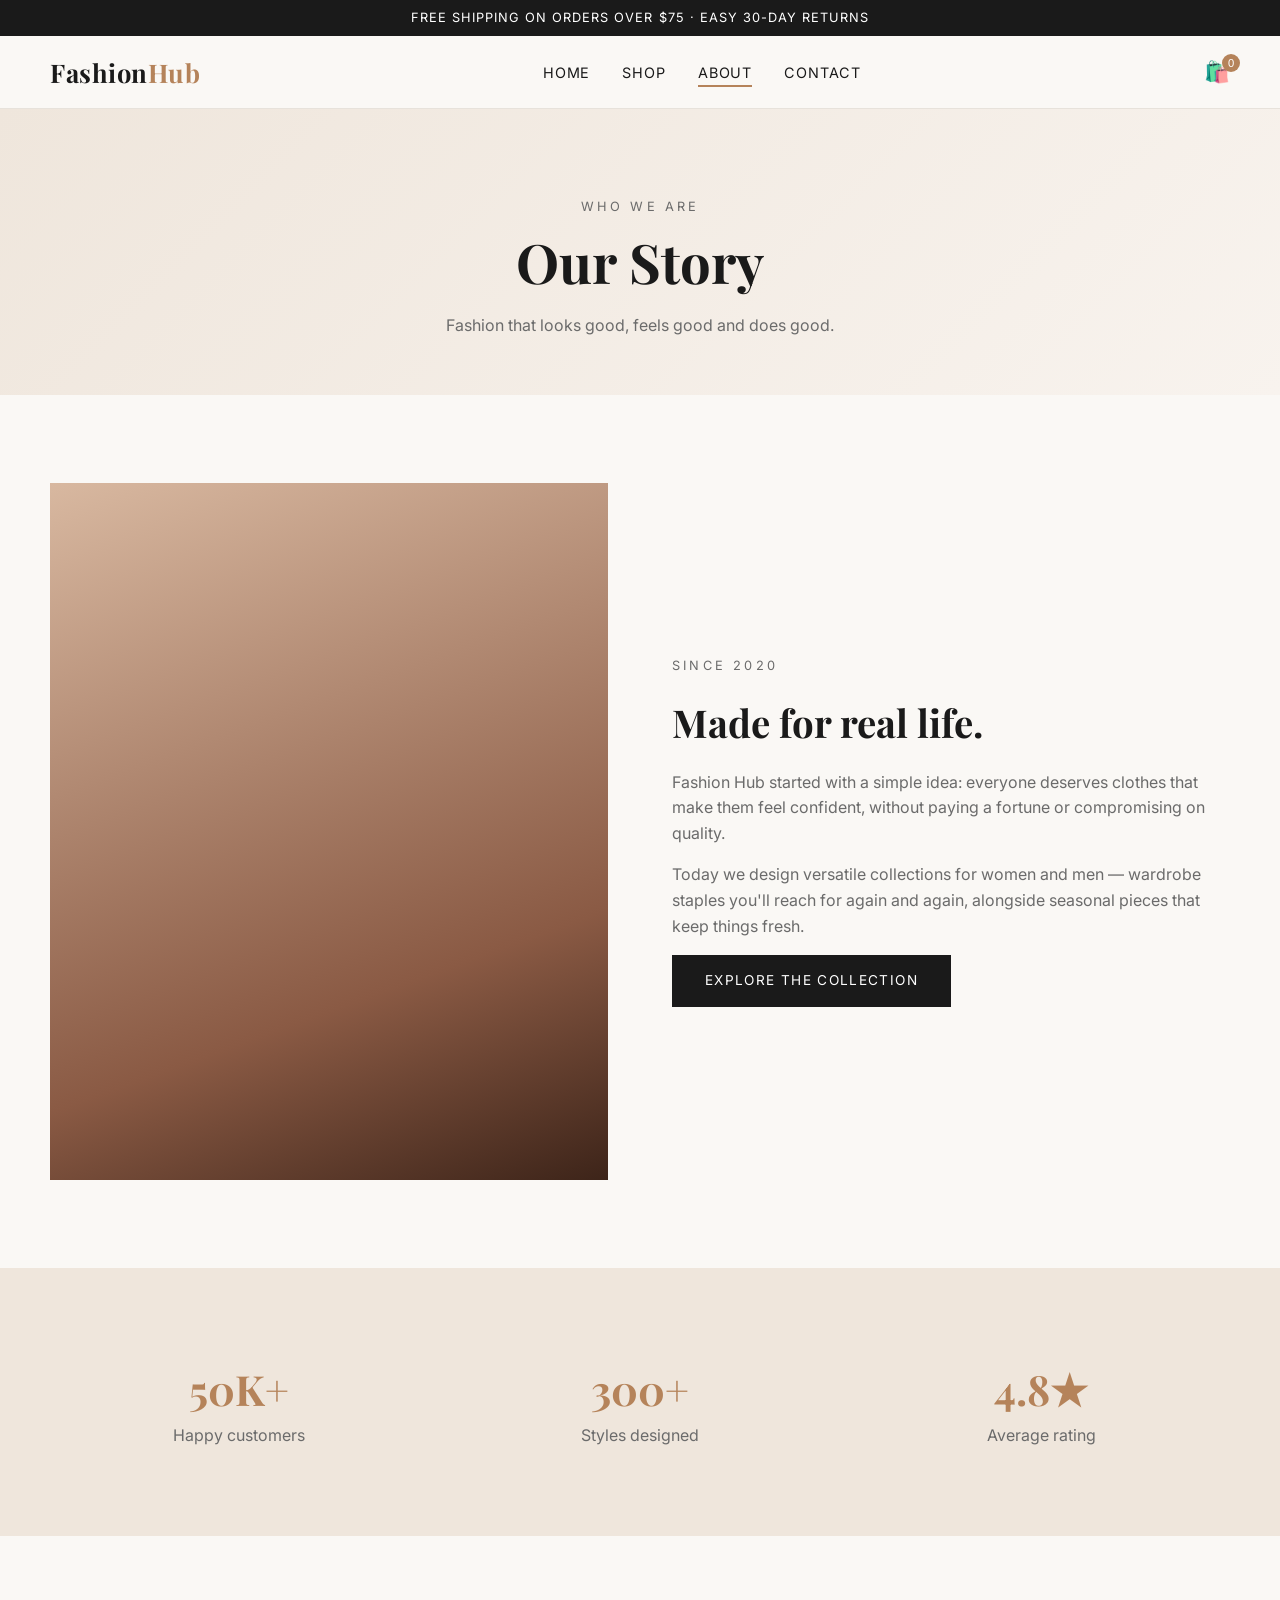
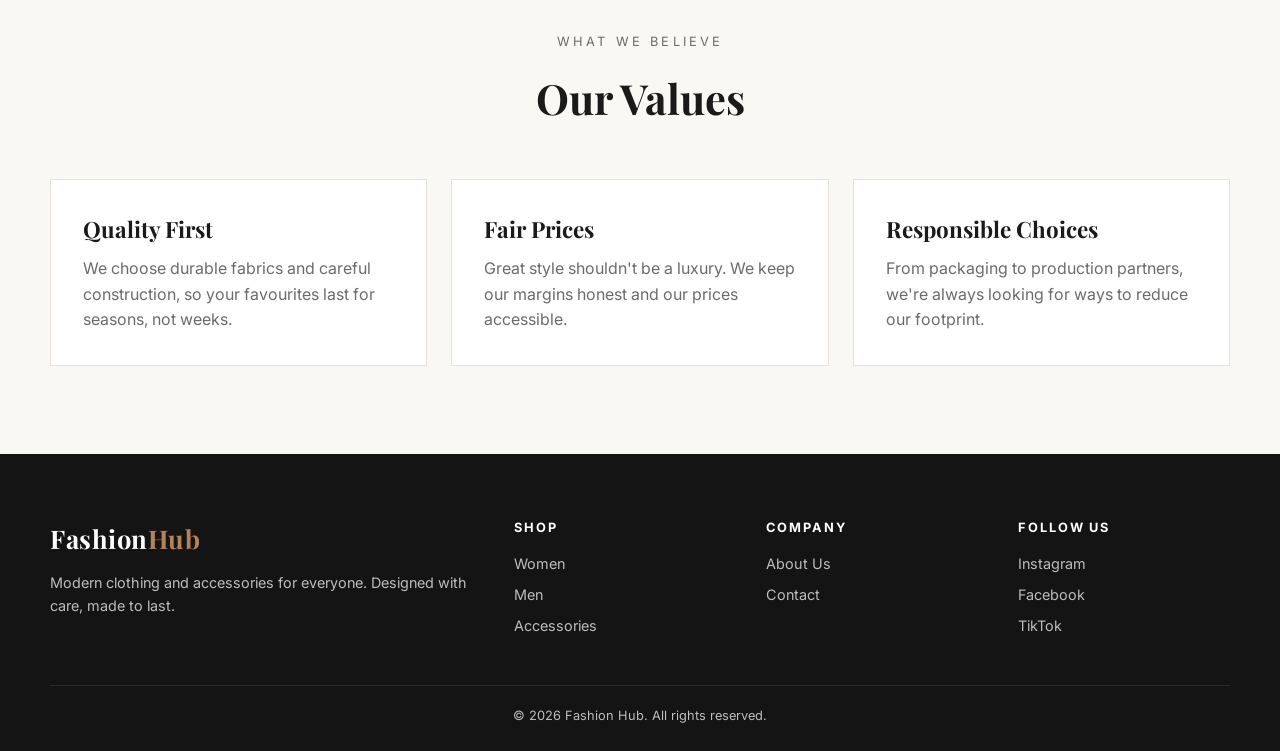
==== public/about.html @ 2c3ab0ca "Build Fashion Hub storefront site Add Home, Shop, About and Contact pages with shared styles and a p" ====
<!doctype html>
<html lang="en">
<head>
  <meta charset="utf-8">
  <meta name="viewport" content="width=device-width, initial-scale=1">
  <title>About Us | Fashion Hub</title>
  <meta name="description" content="The story and values behind Fashion Hub.">
  <link rel="preconnect" href="https://fonts.googleapis.com">
  <link rel="preconnect" href="https://fonts.gstatic.com" crossorigin>
  <link href="https://fonts.googleapis.com/css2?family=Inter:wght@400;500;600&family=Playfair+Display:wght@600;700&display=swap" rel="stylesheet">
  <link rel="stylesheet" href="styles.css">
</head>
<body>
  <div class="announce">FREE SHIPPING ON ORDERS OVER $75 · EASY 30-DAY RETURNS</div>

  <header class="site-header">
    <nav class="nav container">
      <a href="index.html" class="logo">Fashion<span>Hub</span></a>
      <ul class="nav-links">
        <li><a href="index.html">Home</a></li>
        <li><a href="shop.html">Shop</a></li>
        <li><a href="about.html" class="active">About</a></li>
        <li><a href="contact.html">Contact</a></li>
      </ul>
      <div class="nav-actions">
        <button class="cart-btn" aria-label="Shopping bag">🛍️<span class="cart-count">0</span></button>
        <button class="menu-toggle" aria-label="Open menu">☰</button>
      </div>
    </nav>
  </header>

  <main>
    <section class="page-hero">
      <div class="container">
        <p class="eyebrow">Who We Are</p>
        <h1>Our Story</h1>
        <p>Fashion that looks good, feels good and does good.</p>
      </div>
    </section>

    <section>
      <div class="container split">
        <div class="split-visual" aria-hidden="true"></div>
        <div>
          <p class="eyebrow">Since 2020</p>
          <h2>Made for real life.</h2>
          <p>Fashion Hub started with a simple idea: everyone deserves clothes that make them feel confident, without paying a fortune or compromising on quality.</p>
          <p>Today we design versatile collections for women and men — wardrobe staples you'll reach for again and again, alongside seasonal pieces that keep things fresh.</p>
          <a href="shop.html" class="btn">Explore the Collection</a>
        </div>
      </div>
    </section>

    <section style="background:#efe6dc">
      <div class="container stats">
        <div class="stat"><strong>50K+</strong><span>Happy customers</span></div>
        <div class="stat"><strong>300+</strong><span>Styles designed</span></div>
        <div class="stat"><strong>4.8★</strong><span>Average rating</span></div>
      </div>
    </section>

    <section>
      <div class="container">
        <div class="section-head">
          <p class="eyebrow">What We Believe</p>
          <h2>Our Values</h2>
        </div>
        <div class="values">
          <div class="value"><h3>Quality First</h3><p>We choose durable fabrics and careful construction, so your favourites last for seasons, not weeks.</p></div>
          <div class="value"><h3>Fair Prices</h3><p>Great style shouldn't be a luxury. We keep our margins honest and our prices accessible.</p></div>
          <div class="value"><h3>Responsible Choices</h3><p>From packaging to production partners, we're always looking for ways to reduce our footprint.</p></div>
        </div>
      </div>
    </section>
  </main>

  <footer class="site-footer">
    <div class="container">
      <div class="footer-grid">
        <div>
          <a href="index.html" class="logo">Fashion<span>Hub</span></a>
          <p>Modern clothing and accessories for everyone. Designed with care, made to last.</p>
        </div>
        <div>
          <h4>Shop</h4>
          <ul>
            <li><a href="shop.html?cat=women">Women</a></li>
            <li><a href="shop.html?cat=men">Men</a></li>
            <li><a href="shop.html?cat=accessories">Accessories</a></li>
          </ul>
        </div>
        <div>
          <h4>Company</h4>
          <ul>
            <li><a href="about.html">About Us</a></li>
            <li><a href="contact.html">Contact</a></li>
          </ul>
        </div>
        <div>
          <h4>Follow Us</h4>
          <ul>
            <li><a href="#">Instagram</a></li>
            <li><a href="#">Facebook</a></li>
            <li><a href="#">TikTok</a></li>
          </ul>
        </div>
      </div>
      <div class="footer-bottom">© <span id="year"></span> Fashion Hub. All rights reserved.</div>
    </div>
  </footer>

  <script src="script.js"></script>
</body>
</html>
---- public/styles.css ----
:root {
  --ink: #1a1a1a;
  --muted: #6b6b6b;
  --paper: #faf8f5;
  --card: #ffffff;
  --line: #e7e2db;
  --accent: #b5835a;
  --accent-dark: #8f6341;
  --serif: "Playfair Display", Georgia, serif;
  --sans: "Inter", system-ui, -apple-system, sans-serif;
}

* { box-sizing: border-box; margin: 0; padding: 0; }

body {
  font-family: var(--sans);
  color: var(--ink);
  background: var(--paper);
  line-height: 1.6;
}

img { max-width: 100%; display: block; }
a { color: inherit; text-decoration: none; }

.container { width: min(1180px, 100% - 32px); margin-inline: auto; }

/* Announcement bar */
.announce {
  background: var(--ink);
  color: #fff;
  text-align: center;
  font-size: 0.8rem;
  letter-spacing: 0.08em;
  padding: 8px 16px;
}

/* Header */
.site-header {
  position: sticky;
  top: 0;
  z-index: 50;
  background: rgba(250, 248, 245, 0.95);
  backdrop-filter: blur(8px);
  border-bottom: 1px solid var(--line);
}
.nav {
  display: flex;
  align-items: center;
  justify-content: space-between;
  height: 72px;
}
.logo {
  font-family: var(--serif);
  font-size: 1.6rem;
  font-weight: 700;
  letter-spacing: 0.02em;
}
.logo span { color: var(--accent); }
.nav-links { display: flex; gap: 32px; list-style: none; }
.nav-links a {
  font-size: 0.9rem;
  letter-spacing: 0.06em;
  text-transform: uppercase;
  padding: 4px 0;
  border-bottom: 2px solid transparent;
  transition: border-color 0.2s;
}
.nav-links a:hover, .nav-links a.active { border-color: var(--accent); }
.nav-actions { display: flex; align-items: center; gap: 16px; }
.cart-btn {
  position: relative;
  background: none;
  border: none;
  cursor: pointer;
  font-size: 1.3rem;
}
.cart-count {
  position: absolute;
  top: -6px;
  right: -10px;
  background: var(--accent);
  color: #fff;
  font-size: 0.7rem;
  border-radius: 999px;
  min-width: 18px;
  height: 18px;
  display: grid;
  place-items: center;
}
.menu-toggle {
  display: none;
  background: none;
  border: none;
  font-size: 1.6rem;
  cursor: pointer;
}

/* Buttons */
.btn {
  display: inline-block;
  padding: 14px 32px;
  font-size: 0.85rem;
  letter-spacing: 0.1em;
  text-transform: uppercase;
  border: 1px solid var(--ink);
  background: var(--ink);
  color: #fff;
  cursor: pointer;
  transition: background 0.2s, color 0.2s;
}
.btn:hover { background: transparent; color: var(--ink); }
.btn-outline { background: transparent; color: var(--ink); }
.btn-outline:hover { background: var(--ink); color: #fff; }
.btn-light { background: #fff; color: var(--ink); border-color: #fff; }
.btn-light:hover { background: transparent; color: #fff; }

/* Hero */
.hero {
  min-height: 82vh;
  display: grid;
  align-items: center;
  background:
    linear-gradient(90deg, rgba(20, 16, 12, 0.75), rgba(20, 16, 12, 0.15)),
    linear-gradient(135deg, #c9a27e 0%, #7a5236 45%, #2b1f17 100%);
  color: #fff;
}
.hero-content { max-width: 560px; padding: 80px 0; }
.eyebrow {
  font-size: 0.8rem;
  letter-spacing: 0.25em;
  text-transform: uppercase;
  color: var(--accent);
  margin-bottom: 12px;
}
.hero .eyebrow { color: #f1d4b8; }
.hero h1 {
  font-family: var(--serif);
  font-size: clamp(2.6rem, 6vw, 4.5rem);
  line-height: 1.1;
  margin-bottom: 20px;
}
.hero p { font-size: 1.1rem; margin-bottom: 32px; opacity: 0.9; }
.hero-buttons { display: flex; gap: 16px; flex-wrap: wrap; }

/* Page header (inner pages) */
.page-hero {
  padding: 80px 0 56px;
  text-align: center;
  background: linear-gradient(135deg, #efe6dc, #f8f3ee);
}
.page-hero h1 {
  font-family: var(--serif);
  font-size: clamp(2.2rem, 5vw, 3.4rem);
}
.page-hero p { color: var(--muted); max-width: 560px; margin: 8px auto 0; }

/* Sections */
section { padding: 88px 0; }
.section-head { text-align: center; margin-bottom: 48px; }
.section-head h2 {
  font-family: var(--serif);
  font-size: clamp(1.9rem, 4vw, 2.6rem);
}
.section-head p { color: var(--muted); margin-top: 8px; }

/* Categories */
.categories {
  display: grid;
  grid-template-columns: repeat(3, 1fr);
  gap: 24px;
}
.category {
  position: relative;
  aspect-ratio: 3 / 4;
  display: flex;
  align-items: flex-end;
  padding: 28px;
  color: #fff;
  overflow: hidden;
}
.category::before {
  content: "";
  position: absolute;
  inset: 0;
  background: inherit;
  transition: transform 0.5s;
}
.category:hover::before { transform: scale(1.06); }
.category > div { position: relative; }
.category h3 { font-family: var(--serif); font-size: 1.8rem; }
.category span { font-size: 0.8rem; letter-spacing: 0.15em; text-transform: uppercase; }
.cat-women { background: linear-gradient(160deg, #d8b8a0, #8a5a44 70%, #3d2419); }
.cat-men { background: linear-gradient(160deg, #a7b3bd, #48596a 70%, #1c252e); }
.cat-acc { background: linear-gradient(160deg, #e0cf9f, #a3813f 70%, #4a3613); }

/* Products */
.filters {
  display: flex;
  justify-content: center;
  gap: 12px;
  flex-wrap: wrap;
  margin-bottom: 40px;
}
.filter-btn {
  padding: 8px 22px;
  border: 1px solid var(--line);
  background: var(--card);
  font-family: inherit;
  font-size: 0.85rem;
  letter-spacing: 0.05em;
  cursor: pointer;
  transition: all 0.2s;
}
.filter-btn:hover, .filter-btn.active {
  background: var(--ink);
  color: #fff;
  border-color: var(--ink);
}
.products {
  display: grid;
  grid-template-columns: repeat(4, 1fr);
  gap: 28px;
}
.product { background: var(--card); transition: box-shadow 0.3s; }
.product:hover { box-shadow: 0 12px 30px rgba(0, 0, 0, 0.08); }
.product-img {
  position: relative;
  aspect-ratio: 4 / 5;
  display: grid;
  place-items: center;
  font-size: 3.5rem;
}
.badge {
  position: absolute;
  top: 12px;
  left: 12px;
  background: var(--ink);
  color: #fff;
  font-size: 0.7rem;
  letter-spacing: 0.1em;
  text-transform: uppercase;
  padding: 4px 10px;
}
.badge.sale { background: #b3452f; }
.product-info { padding: 18px; }
.product-info .cat {
  font-size: 0.75rem;
  color: var(--muted);
  letter-spacing: 0.1em;
  text-transform: uppercase;
}
.product-info h3 { font-size: 1rem; font-weight: 500; margin: 4px 0 8px; }
.price { font-weight: 600; }
.price del { color: var(--muted); font-weight: 400; margin-left: 6px; }
.add-btn {
  width: 100%;
  margin-top: 14px;
  padding: 10px;
  background: transparent;
  border: 1px solid var(--ink);
  font-family: inherit;
  font-size: 0.8rem;
  letter-spacing: 0.1em;
  text-transform: uppercase;
  cursor: pointer;
  transition: all 0.2s;
}
.add-btn:hover { background: var(--ink); color: #fff; }
.add-btn.added { background: var(--accent); border-color: var(--accent); color: #fff; }

/* Promo banner */
.promo {
  background: var(--ink);
  color: #fff;
  text-align: center;
}
.promo h2 {
  font-family: var(--serif);
  font-size: clamp(2rem, 5vw, 3.2rem);
  margin-bottom: 12px;
}
.promo p { opacity: 0.8; margin-bottom: 28px; }

/* Features */
.features {
  display: grid;
  grid-template-columns: repeat(4, 1fr);
  gap: 24px;
  text-align: center;
}
.feature .icon { font-size: 2rem; margin-bottom: 10px; }
.feature h4 { font-size: 1rem; margin-bottom: 4px; }
.feature p { color: var(--muted); font-size: 0.9rem; }

/* Newsletter */
.newsletter { background: #efe6dc; text-align: center; }
.newsletter-form {
  display: flex;
  max-width: 480px;
  margin: 24px auto 0;
}
.newsletter-form input {
  flex: 1;
  padding: 14px 18px;
  border: 1px solid var(--line);
  font-family: inherit;
  font-size: 0.95rem;
  min-width: 0;
}
.form-note { margin-top: 12px; color: var(--accent-dark); min-height: 1.5em; }

/* About */
.split {
  display: grid;
  grid-template-columns: 1fr 1fr;
  gap: 64px;
  align-items: center;
}
.split-visual {
  aspect-ratio: 4 / 5;
  background: linear-gradient(160deg, #d8b8a0, #8a5a44 70%, #3d2419);
}
.split h2 { font-family: var(--serif); font-size: 2.4rem; margin-bottom: 16px; }
.split p { color: var(--muted); margin-bottom: 16px; }
.stats {
  display: grid;
  grid-template-columns: repeat(3, 1fr);
  gap: 24px;
  text-align: center;
}
.stat strong {
  display: block;
  font-family: var(--serif);
  font-size: 2.6rem;
  color: var(--accent);
}
.stat span { color: var(--muted); }
.values {
  display: grid;
  grid-template-columns: repeat(3, 1fr);
  gap: 24px;
}
.value { background: var(--card); padding: 32px; border: 1px solid var(--line); }
.value h3 { font-family: var(--serif); font-size: 1.4rem; margin-bottom: 8px; }
.value p { color: var(--muted); }

/* Contact */
.contact-grid {
  display: grid;
  grid-template-columns: 1fr 1.4fr;
  gap: 56px;
}
.contact-info h2 { font-family: var(--serif); font-size: 2rem; margin-bottom: 16px; }
.contact-item { margin-bottom: 22px; }
.contact-item h4 {
  font-size: 0.8rem;
  letter-spacing: 0.12em;
  text-transform: uppercase;
  color: var(--accent);
}
.contact-form { background: var(--card); padding: 40px; border: 1px solid var(--line); }
.form-row { display: grid; grid-template-columns: 1fr 1fr; gap: 16px; }
.field { margin-bottom: 18px; }
.field label { display: block; font-size: 0.85rem; margin-bottom: 6px; }
.field input, .field textarea, .field select {
  width: 100%;
  padding: 12px 14px;
  border: 1px solid var(--line);
  background: var(--paper);
  font-family: inherit;
  font-size: 0.95rem;
}
.field textarea { min-height: 140px; resize: vertical; }

/* Footer */
.site-footer { background: #141414; color: #bdbdbd; padding: 64px 0 24px; }
.footer-grid {
  display: grid;
  grid-template-columns: 2fr 1fr 1fr 1fr;
  gap: 40px;
  margin-bottom: 40px;
}
.site-footer .logo { color: #fff; }
.site-footer p { font-size: 0.9rem; margin-top: 12px; }
.site-footer h4 {
  color: #fff;
  font-size: 0.8rem;
  letter-spacing: 0.15em;
  text-transform: uppercase;
  margin-bottom: 14px;
}
.site-footer ul { list-style: none; }
.site-footer li { margin-bottom: 8px; font-size: 0.9rem; }
.site-footer a:hover { color: #fff; }
.footer-bottom {
  border-top: 1px solid #2a2a2a;
  padding-top: 20px;
  text-align: center;
  font-size: 0.8rem;
}

/* Toast */
.toast {
  position: fixed;
  bottom: 24px;
  left: 50%;
  transform: translate(-50%, 120px);
  background: var(--ink);
  color: #fff;
  padding: 14px 24px;
  font-size: 0.9rem;
  transition: transform 0.3s;
  z-index: 100;
}
.toast.show { transform: translate(-50%, 0); }

/* Responsive */
@media (max-width: 960px) {
  .products { grid-template-columns: repeat(2, 1fr); }
  .features { grid-template-columns: repeat(2, 1fr); }
  .footer-grid { grid-template-columns: 1fr 1fr; }
  .split, .contact-grid { grid-template-columns: 1fr; gap: 40px; }
  .values { grid-template-columns: 1fr; }
}

@media (max-width: 720px) {
  .menu-toggle { display: block; }
  .nav-links {
    display: none;
    position: absolute;
    top: 72px;
    left: 0;
    right: 0;
    flex-direction: column;
    gap: 0;
    background: var(--paper);
    border-bottom: 1px solid var(--line);
  }
  .nav-links.open { display: flex; }
  .nav-links li { border-top: 1px solid var(--line); }
  .nav-links a { display: block; padding: 16px; border: none; }
  .categories { grid-template-columns: 1fr; }
  .category { aspect-ratio: 16 / 10; }
  .form-row { grid-template-columns: 1fr; }
  .contact-form { padding: 24px; }
  section { padding: 64px 0; }
}

@media (max-width: 480px) {
  .products { gap: 14px; }
  .product-info { padding: 12px; }
  .stats { grid-template-columns: 1fr; }
  .footer-grid { grid-template-columns: 1fr; }
  .newsletter-form { flex-direction: column; gap: 10px; }
}
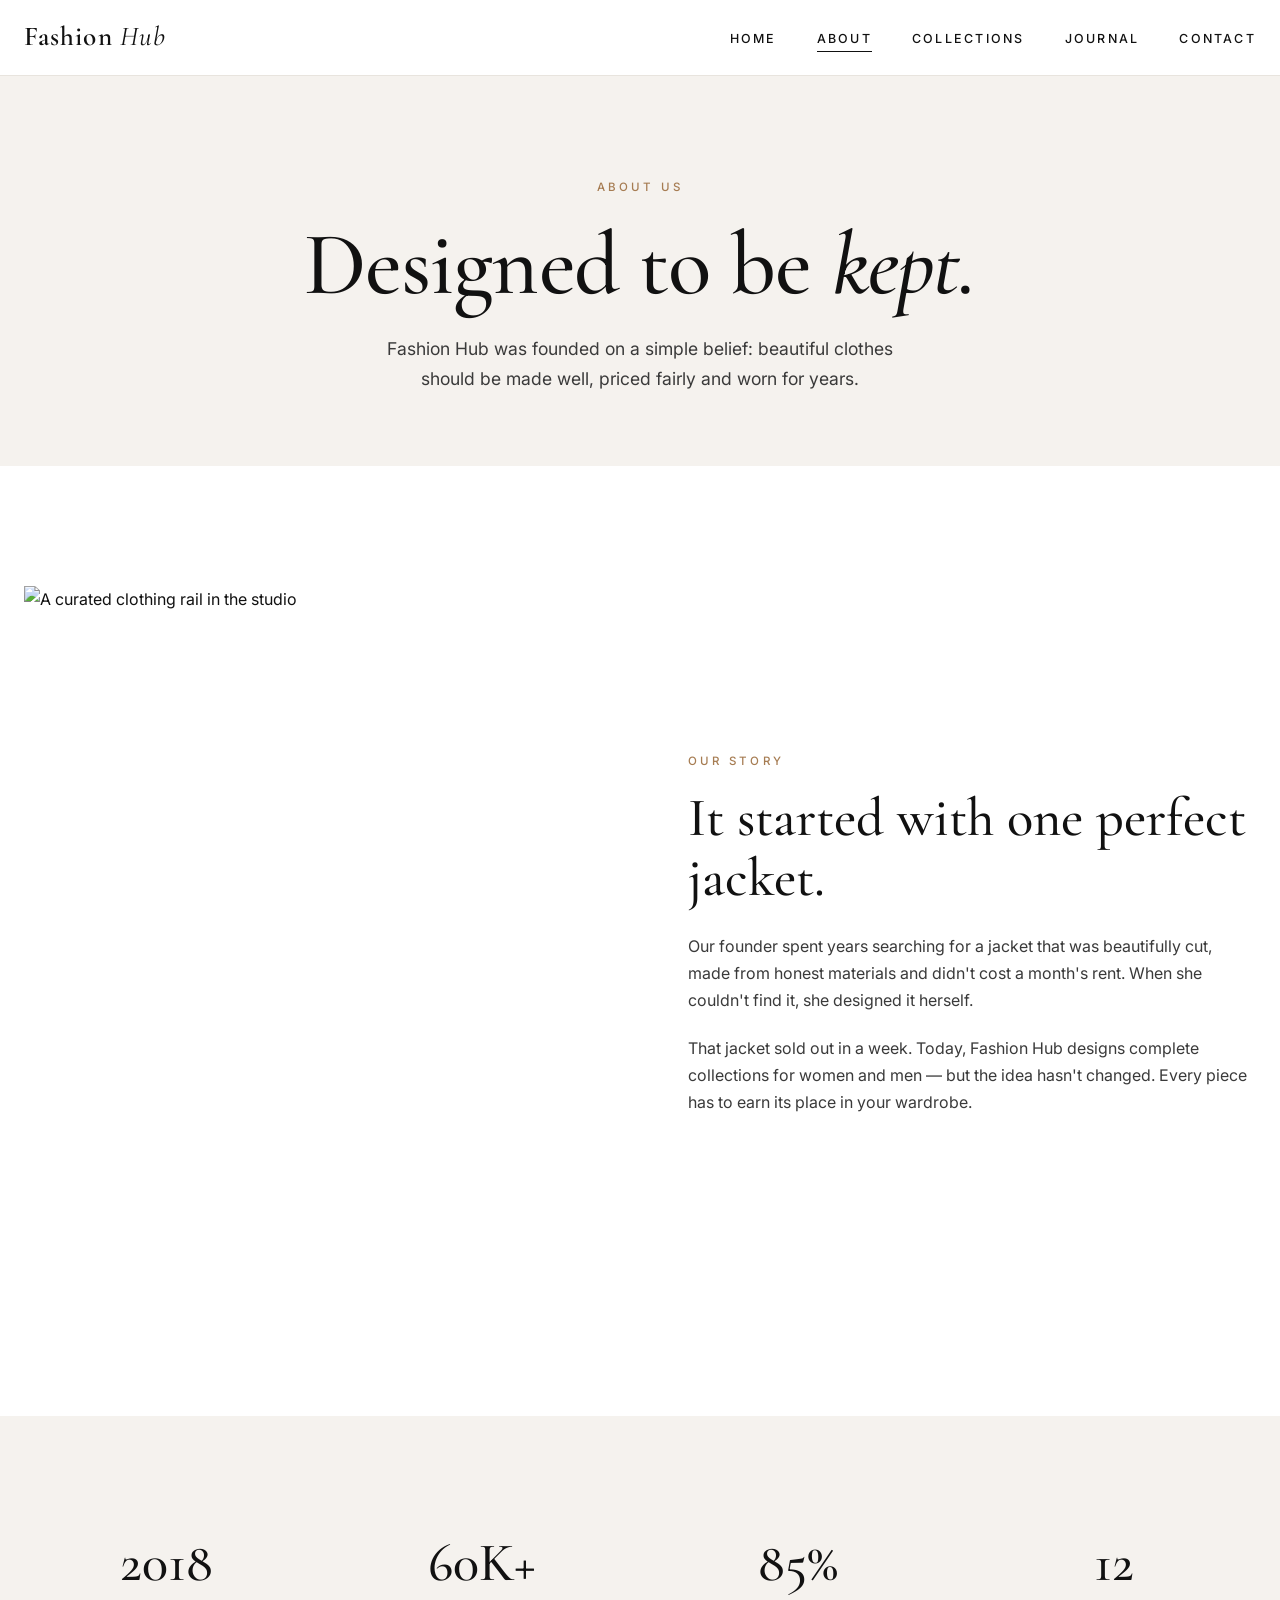
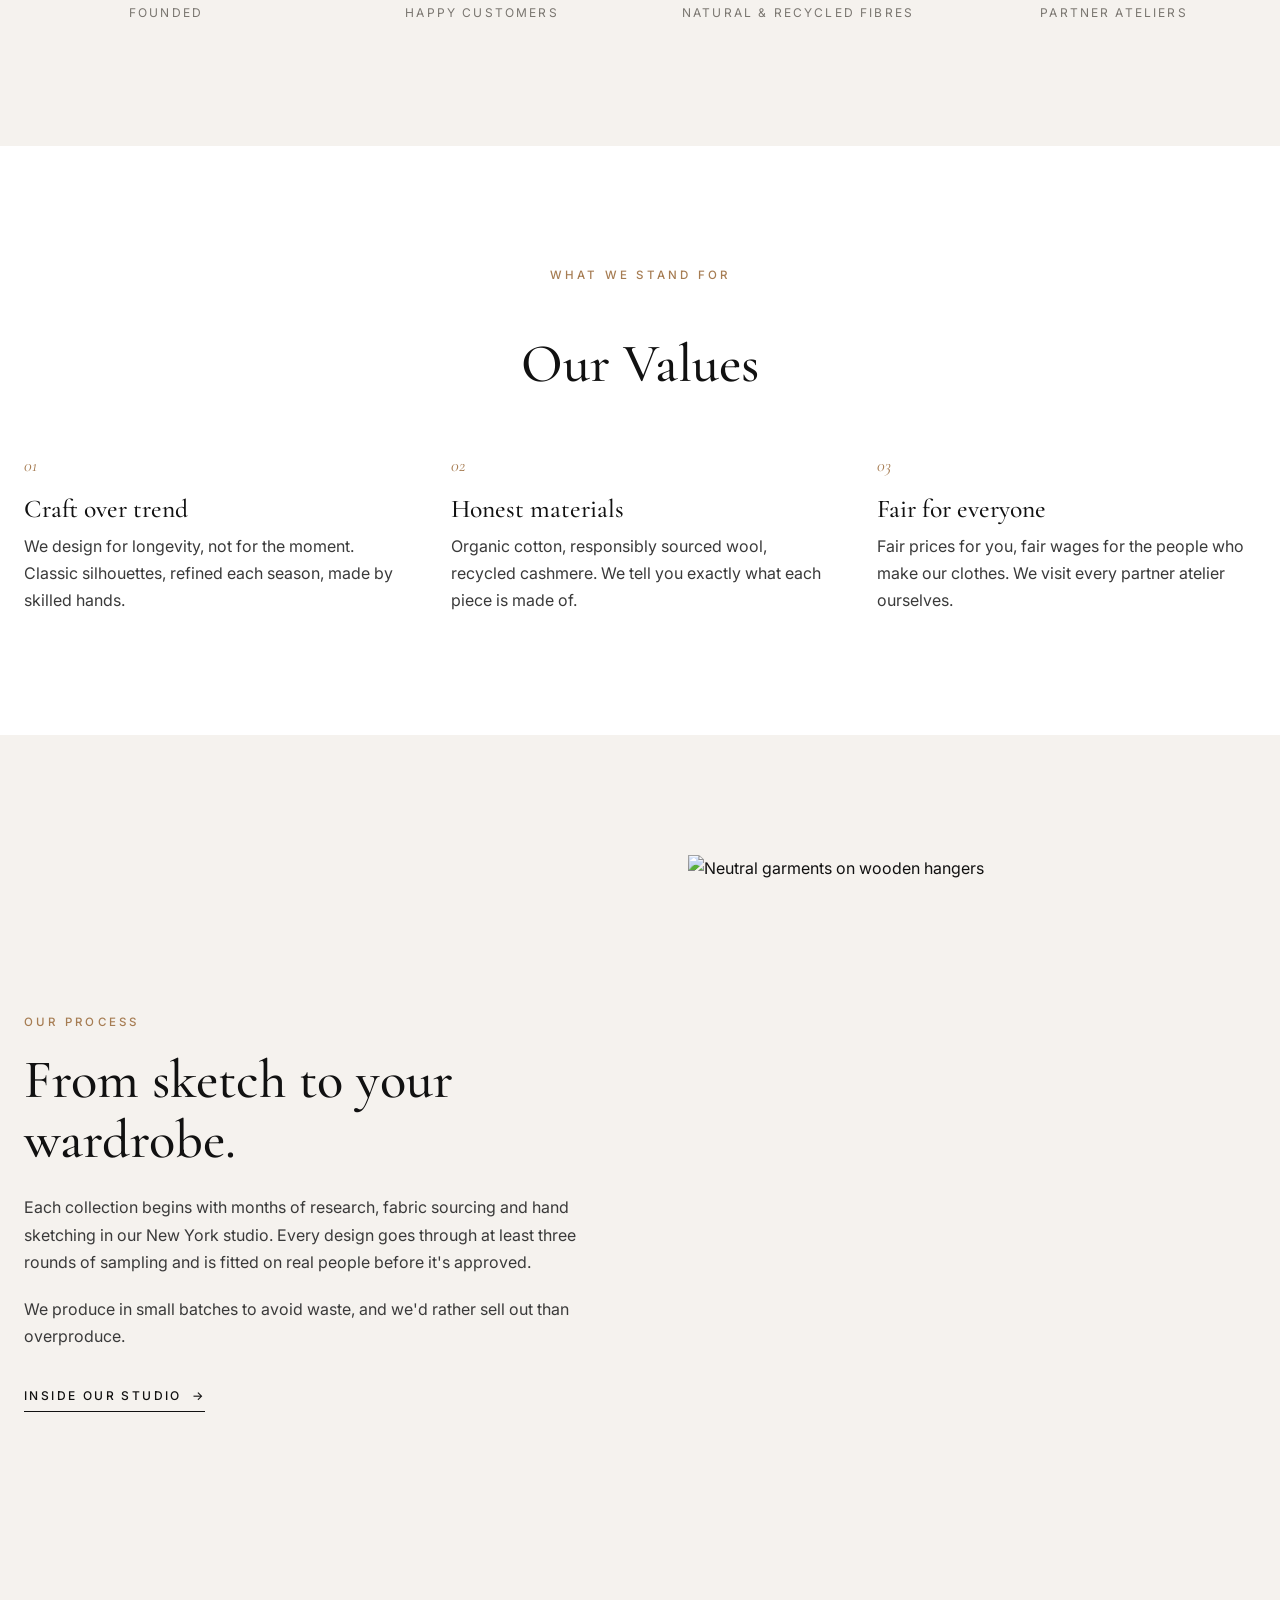
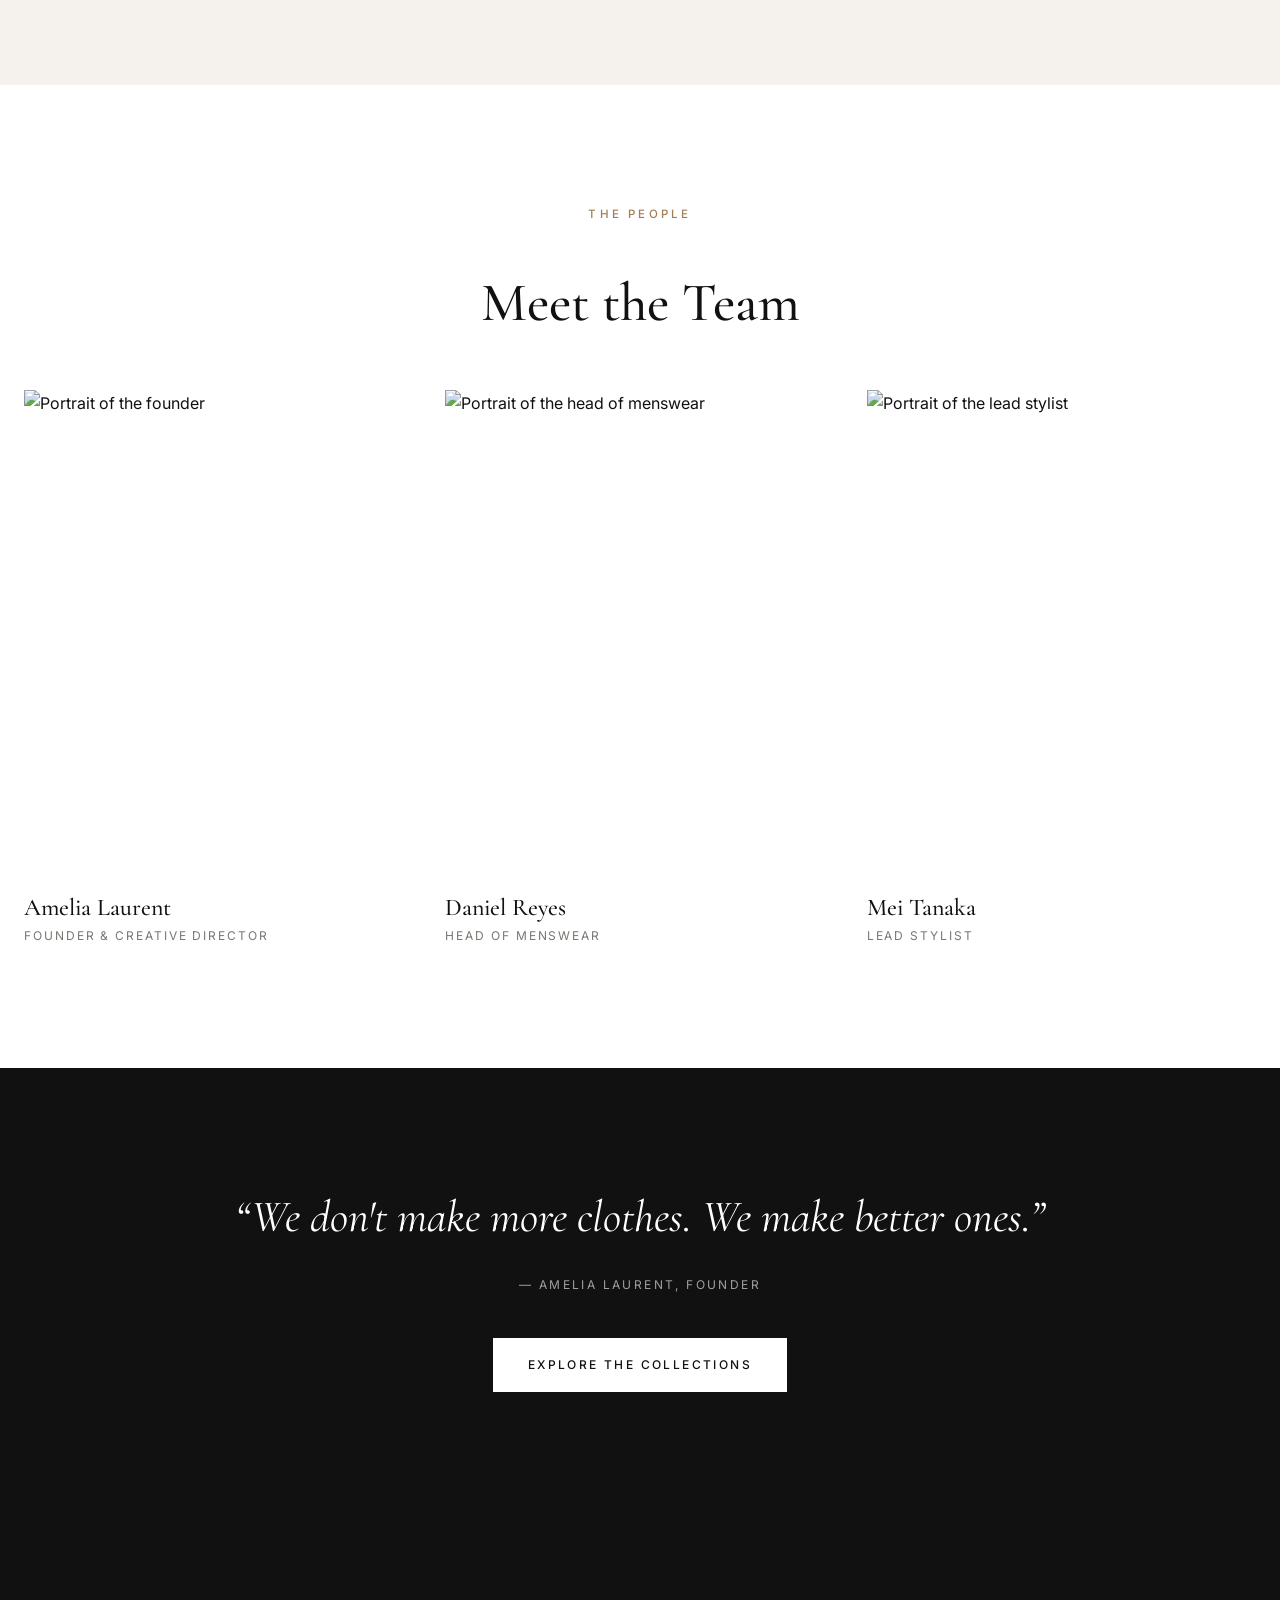
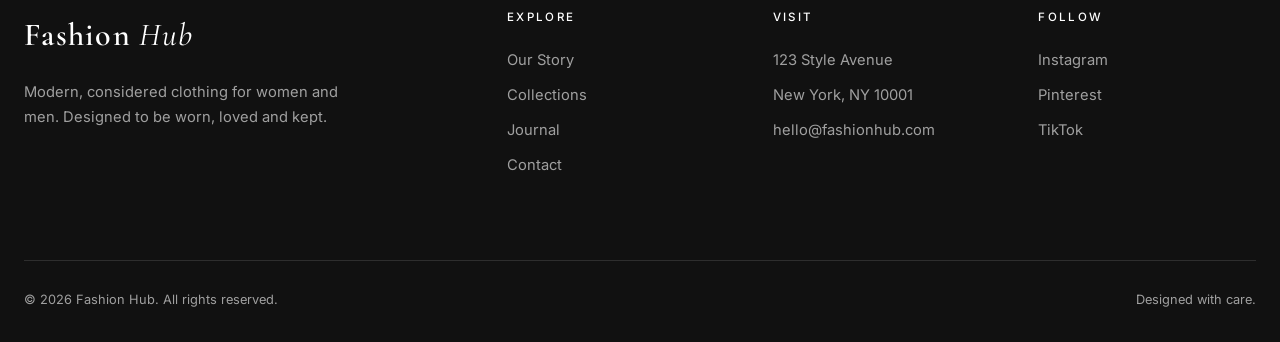
==== commit 9b1dd4fe: "Redesign Fashion Hub as a modern fashion brand site Replace the shop layout with a clean editorial d" ====
--- a/public/about.html
+++ b/public/about.html
@@ -4,72 +4,133 @@
   <meta charset="utf-8">
   <meta name="viewport" content="width=device-width, initial-scale=1">
   <title>About Us | Fashion Hub</title>
-  <meta name="description" content="The story and values behind Fashion Hub.">
+  <meta name="description" content="The story, values and people behind Fashion Hub.">
+  <link rel="icon" href="data:image/svg+xml,<svg xmlns='http://www.w3.org/2000/svg' viewBox='0 0 100 100'><rect width='100' height='100' fill='%23111'/><text x='50' y='68' font-family='Georgia' font-size='56' fill='white' text-anchor='middle'>F</text></svg>">
   <link rel="preconnect" href="https://fonts.googleapis.com">
   <link rel="preconnect" href="https://fonts.gstatic.com" crossorigin>
-  <link href="https://fonts.googleapis.com/css2?family=Inter:wght@400;500;600&family=Playfair+Display:wght@600;700&display=swap" rel="stylesheet">
+  <link href="https://fonts.googleapis.com/css2?family=Cormorant+Garamond:ital,wght@0,400;0,500;0,600;1,400;1,500&family=Inter:wght@400;500&display=swap" rel="stylesheet">
   <link rel="stylesheet" href="styles.css">
+  <script>document.documentElement.classList.add("js")</script>
 </head>
 <body>
-  <div class="announce">FREE SHIPPING ON ORDERS OVER $75 · EASY 30-DAY RETURNS</div>
-
   <header class="site-header">
     <nav class="nav container">
-      <a href="index.html" class="logo">Fashion<span>Hub</span></a>
+      <a href="index.html" class="logo">Fashion <span>Hub</span></a>
       <ul class="nav-links">
         <li><a href="index.html">Home</a></li>
-        <li><a href="shop.html">Shop</a></li>
         <li><a href="about.html" class="active">About</a></li>
+        <li><a href="collections.html">Collections</a></li>
+        <li><a href="blog.html">Journal</a></li>
         <li><a href="contact.html">Contact</a></li>
       </ul>
-      <div class="nav-actions">
-        <button class="cart-btn" aria-label="Shopping bag">🛍️<span class="cart-count">0</span></button>
-        <button class="menu-toggle" aria-label="Open menu">☰</button>
-      </div>
+      <button class="menu-toggle" aria-label="Toggle menu"><span></span></button>
     </nav>
   </header>
 
   <main>
     <section class="page-hero">
       <div class="container">
-        <p class="eyebrow">Who We Are</p>
-        <h1>Our Story</h1>
-        <p>Fashion that looks good, feels good and does good.</p>
+        <span class="eyebrow">About Us</span>
+        <h1>Designed to be <em class="serif">kept.</em></h1>
+        <p class="lead">Fashion Hub was founded on a simple belief: beautiful clothes should be made well, priced fairly and worn for years.</p>
       </div>
     </section>
 
     <section>
       <div class="container split">
-        <div class="split-visual" aria-hidden="true"></div>
-        <div>
-          <p class="eyebrow">Since 2020</p>
-          <h2>Made for real life.</h2>
-          <p>Fashion Hub started with a simple idea: everyone deserves clothes that make them feel confident, without paying a fortune or compromising on quality.</p>
-          <p>Today we design versatile collections for women and men — wardrobe staples you'll reach for again and again, alongside seasonal pieces that keep things fresh.</p>
-          <a href="shop.html" class="btn">Explore the Collection</a>
+        <div class="split-media reveal">
+          <img src="https://images.unsplash.com/photo-1551232864-3f0890e580d9?auto=format&fit=crop&w=1000&q=80" alt="A curated clothing rail in the studio" loading="lazy">
+        </div>
+        <div class="split-text reveal">
+          <span class="eyebrow">Our Story</span>
+          <h2>It started with one perfect jacket.</h2>
+          <p>Our founder spent years searching for a jacket that was beautifully cut, made from honest materials and didn't cost a month's rent. When she couldn't find it, she designed it herself.</p>
+          <p>That jacket sold out in a week. Today, Fashion Hub designs complete collections for women and men — but the idea hasn't changed. Every piece has to earn its place in your wardrobe.</p>
         </div>
       </div>
     </section>
 
-    <section style="background:#efe6dc">
+    <section class="section-sand">
       <div class="container stats">
-        <div class="stat"><strong>50K+</strong><span>Happy customers</span></div>
-        <div class="stat"><strong>300+</strong><span>Styles designed</span></div>
-        <div class="stat"><strong>4.8★</strong><span>Average rating</span></div>
+        <div class="stat reveal"><strong>2018</strong><span>Founded</span></div>
+        <div class="stat reveal"><strong>60K+</strong><span>Happy customers</span></div>
+        <div class="stat reveal"><strong>85%</strong><span>Natural &amp; recycled fibres</span></div>
+        <div class="stat reveal"><strong>12</strong><span>Partner ateliers</span></div>
       </div>
     </section>
 
     <section>
       <div class="container">
-        <div class="section-head">
-          <p class="eyebrow">What We Believe</p>
+        <div class="section-head center reveal">
+          <span class="eyebrow">What We Stand For</span>
           <h2>Our Values</h2>
         </div>
         <div class="values">
-          <div class="value"><h3>Quality First</h3><p>We choose durable fabrics and careful construction, so your favourites last for seasons, not weeks.</p></div>
-          <div class="value"><h3>Fair Prices</h3><p>Great style shouldn't be a luxury. We keep our margins honest and our prices accessible.</p></div>
-          <div class="value"><h3>Responsible Choices</h3><p>From packaging to production partners, we're always looking for ways to reduce our footprint.</p></div>
+          <div class="value reveal">
+            <span class="num">01</span>
+            <h3>Craft over trend</h3>
+            <p>We design for longevity, not for the moment. Classic silhouettes, refined each season, made by skilled hands.</p>
+          </div>
+          <div class="value reveal">
+            <span class="num">02</span>
+            <h3>Honest materials</h3>
+            <p>Organic cotton, responsibly sourced wool, recycled cashmere. We tell you exactly what each piece is made of.</p>
+          </div>
+          <div class="value reveal">
+            <span class="num">03</span>
+            <h3>Fair for everyone</h3>
+            <p>Fair prices for you, fair wages for the people who make our clothes. We visit every partner atelier ourselves.</p>
+          </div>
         </div>
+      </div>
+    </section>
+
+    <section class="section-sand">
+      <div class="container split reverse">
+        <div class="split-media reveal">
+          <img src="https://images.unsplash.com/photo-1490481651871-ab68de25d43d?auto=format&fit=crop&w=1000&q=80" alt="Neutral garments on wooden hangers" loading="lazy">
+        </div>
+        <div class="split-text reveal">
+          <span class="eyebrow">Our Process</span>
+          <h2>From sketch to your wardrobe.</h2>
+          <p>Each collection begins with months of research, fabric sourcing and hand sketching in our New York studio. Every design goes through at least three rounds of sampling and is fitted on real people before it's approved.</p>
+          <p>We produce in small batches to avoid waste, and we'd rather sell out than overproduce.</p>
+          <a href="post.html?p=behind-the-seams" class="link-arrow">Inside our studio</a>
+        </div>
+      </div>
+    </section>
+
+    <section>
+      <div class="container">
+        <div class="section-head center reveal">
+          <span class="eyebrow">The People</span>
+          <h2>Meet the Team</h2>
+        </div>
+        <div class="team">
+          <div class="member reveal">
+            <img src="https://images.unsplash.com/photo-1539109136881-3be0616acf4b?auto=format&fit=crop&w=700&q=80" alt="Portrait of the founder" loading="lazy">
+            <h3>Amelia Laurent</h3>
+            <span>Founder &amp; Creative Director</span>
+          </div>
+          <div class="member reveal">
+            <img src="https://images.unsplash.com/photo-1617137968427-85924c800a22?auto=format&fit=crop&w=700&q=80" alt="Portrait of the head of menswear" loading="lazy">
+            <h3>Daniel Reyes</h3>
+            <span>Head of Menswear</span>
+          </div>
+          <div class="member reveal">
+            <img src="https://images.unsplash.com/photo-1581044777550-4cfa60707c03?auto=format&fit=crop&w=700&q=80" alt="Portrait of the lead stylist" loading="lazy">
+            <h3>Mei Tanaka</h3>
+            <span>Lead Stylist</span>
+          </div>
+        </div>
+      </div>
+    </section>
+
+    <section class="section-dark quote">
+      <div class="container reveal">
+        <blockquote>“We don't make more clothes. We make better ones.”</blockquote>
+        <cite style="color:rgba(255,255,255,0.6)">— Amelia Laurent, Founder</cite>
+        <div style="margin-top:40px"><a href="collections.html" class="btn btn-white">Explore the Collections</a></div>
       </div>
     </section>
   </main>
@@ -78,34 +139,39 @@
     <div class="container">
       <div class="footer-grid">
         <div>
-          <a href="index.html" class="logo">Fashion<span>Hub</span></a>
-          <p>Modern clothing and accessories for everyone. Designed with care, made to last.</p>
+          <a href="index.html" class="logo">Fashion <span>Hub</span></a>
+          <p class="about-line">Modern, considered clothing for women and men. Designed to be worn, loved and kept.</p>
         </div>
         <div>
-          <h4>Shop</h4>
+          <h4>Explore</h4>
           <ul>
-            <li><a href="shop.html?cat=women">Women</a></li>
-            <li><a href="shop.html?cat=men">Men</a></li>
-            <li><a href="shop.html?cat=accessories">Accessories</a></li>
-          </ul>
-        </div>
-        <div>
-          <h4>Company</h4>
-          <ul>
-            <li><a href="about.html">About Us</a></li>
+            <li><a href="about.html">Our Story</a></li>
+            <li><a href="collections.html">Collections</a></li>
+            <li><a href="blog.html">Journal</a></li>
             <li><a href="contact.html">Contact</a></li>
           </ul>
         </div>
         <div>
-          <h4>Follow Us</h4>
+          <h4>Visit</h4>
+          <ul>
+            <li>123 Style Avenue</li>
+            <li>New York, NY 10001</li>
+            <li><a href="mailto:hello@fashionhub.com">hello@fashionhub.com</a></li>
+          </ul>
+        </div>
+        <div>
+          <h4>Follow</h4>
           <ul>
             <li><a href="#">Instagram</a></li>
-            <li><a href="#">Facebook</a></li>
+            <li><a href="#">Pinterest</a></li>
             <li><a href="#">TikTok</a></li>
           </ul>
         </div>
       </div>
-      <div class="footer-bottom">© <span id="year"></span> Fashion Hub. All rights reserved.</div>
+      <div class="footer-bottom">
+        <span>© <span id="year"></span> Fashion Hub. All rights reserved.</span>
+        <span>Designed with care.</span>
+      </div>
     </div>
   </footer>
 
--- a/public/styles.css
+++ b/public/styles.css
@@ -1,455 +1,617 @@
 :root {
-  --ink: #1a1a1a;
-  --muted: #6b6b6b;
-  --paper: #faf8f5;
-  --card: #ffffff;
-  --line: #e7e2db;
-  --accent: #b5835a;
-  --accent-dark: #8f6341;
-  --serif: "Playfair Display", Georgia, serif;
-  --sans: "Inter", system-ui, -apple-system, sans-serif;
+  --ink: #111111;
+  --ink-soft: #3a3a3a;
+  --muted: #7a7670;
+  --paper: #ffffff;
+  --sand: #f5f2ee;
+  --line: #e8e4de;
+  --accent: #a67c52;
+  --serif: "Cormorant Garamond", Georgia, serif;
+  --sans: "Inter", system-ui, -apple-system, "Segoe UI", sans-serif;
+  --header-h: 76px;
 }
 
 * { box-sizing: border-box; margin: 0; padding: 0; }
+html { scroll-behavior: smooth; }
 
 body {
   font-family: var(--sans);
+  font-size: 16px;
   color: var(--ink);
   background: var(--paper);
-  line-height: 1.6;
+  line-height: 1.7;
+  -webkit-font-smoothing: antialiased;
 }
 
 img { max-width: 100%; display: block; }
 a { color: inherit; text-decoration: none; }
-
-.container { width: min(1180px, 100% - 32px); margin-inline: auto; }
-
-/* Announcement bar */
-.announce {
-  background: var(--ink);
-  color: #fff;
-  text-align: center;
-  font-size: 0.8rem;
-  letter-spacing: 0.08em;
-  padding: 8px 16px;
-}
+button { font: inherit; }
+
+.container { width: min(1240px, 100% - 48px); margin-inline: auto; }
+.narrow { width: min(760px, 100% - 48px); margin-inline: auto; }
+
+/* Type */
+.eyebrow {
+  display: inline-block;
+  font-size: 0.72rem;
+  font-weight: 500;
+  letter-spacing: 0.28em;
+  text-transform: uppercase;
+  color: var(--accent);
+  margin-bottom: 18px;
+}
+h1, h2, h3 { font-family: var(--serif); font-weight: 500; line-height: 1.1; }
+h1 { font-size: clamp(3rem, 7vw, 5.8rem); letter-spacing: -0.01em; }
+h2 { font-size: clamp(2.2rem, 4.5vw, 3.4rem); }
+h3 { font-size: 1.6rem; }
+.lead { font-size: 1.1rem; color: var(--ink-soft); max-width: 560px; }
+em.serif { font-family: var(--serif); font-style: italic; }
 
 /* Header */
 .site-header {
-  position: sticky;
-  top: 0;
+  position: fixed;
+  inset: 0 0 auto;
+  height: var(--header-h);
   z-index: 50;
-  background: rgba(250, 248, 245, 0.95);
-  backdrop-filter: blur(8px);
-  border-bottom: 1px solid var(--line);
+  transition: background 0.3s, border-color 0.3s;
+  border-bottom: 1px solid transparent;
+}
+.site-header.solid,
+body:not(.has-hero) .site-header {
+  background: rgba(255, 255, 255, 0.96);
+  backdrop-filter: blur(10px);
+  border-color: var(--line);
 }
 .nav {
+  height: 100%;
   display: flex;
   align-items: center;
   justify-content: space-between;
-  height: 72px;
 }
 .logo {
   font-family: var(--serif);
-  font-size: 1.6rem;
-  font-weight: 700;
-  letter-spacing: 0.02em;
-}
-.logo span { color: var(--accent); }
-.nav-links { display: flex; gap: 32px; list-style: none; }
+  font-size: 1.7rem;
+  font-weight: 600;
+  letter-spacing: 0.04em;
+}
+.logo span { font-style: italic; font-weight: 400; }
+.nav-links { display: flex; gap: 40px; list-style: none; }
 .nav-links a {
-  font-size: 0.9rem;
-  letter-spacing: 0.06em;
-  text-transform: uppercase;
-  padding: 4px 0;
-  border-bottom: 2px solid transparent;
-  transition: border-color 0.2s;
-}
-.nav-links a:hover, .nav-links a.active { border-color: var(--accent); }
-.nav-actions { display: flex; align-items: center; gap: 16px; }
-.cart-btn {
   position: relative;
-  background: none;
-  border: none;
-  cursor: pointer;
-  font-size: 1.3rem;
-}
-.cart-count {
+  font-size: 0.78rem;
+  font-weight: 500;
+  letter-spacing: 0.18em;
+  text-transform: uppercase;
+}
+.nav-links a::after {
+  content: "";
   position: absolute;
-  top: -6px;
-  right: -10px;
-  background: var(--accent);
-  color: #fff;
-  font-size: 0.7rem;
-  border-radius: 999px;
-  min-width: 18px;
-  height: 18px;
-  display: grid;
-  place-items: center;
-}
+  left: 0;
+  bottom: -6px;
+  width: 100%;
+  height: 1px;
+  background: currentColor;
+  transform: scaleX(0);
+  transform-origin: left;
+  transition: transform 0.3s;
+}
+.nav-links a:hover::after, .nav-links a.active::after { transform: scaleX(1); }
+.has-hero .site-header:not(.solid) { color: #fff; }
 .menu-toggle {
   display: none;
   background: none;
   border: none;
-  font-size: 1.6rem;
+  color: inherit;
   cursor: pointer;
-}
+  width: 32px;
+  height: 32px;
+  position: relative;
+}
+.menu-toggle span,
+.menu-toggle span::before,
+.menu-toggle span::after {
+  position: absolute;
+  left: 4px;
+  width: 24px;
+  height: 1.5px;
+  background: currentColor;
+  transition: transform 0.3s;
+}
+.menu-toggle span { top: 50%; }
+.menu-toggle span::before, .menu-toggle span::after { content: ""; left: 0; }
+.menu-toggle span::before { top: -7px; }
+.menu-toggle span::after { top: 7px; }
 
 /* Buttons */
 .btn {
-  display: inline-block;
-  padding: 14px 32px;
-  font-size: 0.85rem;
-  letter-spacing: 0.1em;
-  text-transform: uppercase;
-  border: 1px solid var(--ink);
+  display: inline-flex;
+  align-items: center;
+  gap: 12px;
+  padding: 16px 34px;
+  font-size: 0.75rem;
+  font-weight: 500;
+  letter-spacing: 0.2em;
+  text-transform: uppercase;
   background: var(--ink);
   color: #fff;
+  border: 1px solid var(--ink);
   cursor: pointer;
-  transition: background 0.2s, color 0.2s;
+  transition: background 0.25s, color 0.25s, border-color 0.25s;
 }
 .btn:hover { background: transparent; color: var(--ink); }
-.btn-outline { background: transparent; color: var(--ink); }
-.btn-outline:hover { background: var(--ink); color: #fff; }
-.btn-light { background: #fff; color: var(--ink); border-color: #fff; }
-.btn-light:hover { background: transparent; color: #fff; }
+.btn-ghost { background: transparent; color: var(--ink); }
+.btn-ghost:hover { background: var(--ink); color: #fff; }
+.btn-white { background: #fff; color: var(--ink); border-color: #fff; }
+.btn-white:hover { background: transparent; color: #fff; }
+.link-arrow {
+  display: inline-flex;
+  align-items: center;
+  gap: 10px;
+  font-size: 0.75rem;
+  font-weight: 500;
+  letter-spacing: 0.2em;
+  text-transform: uppercase;
+  border-bottom: 1px solid currentColor;
+  padding-bottom: 4px;
+}
+.link-arrow::after { content: "→"; transition: transform 0.25s; }
+.link-arrow:hover::after { transform: translateX(4px); }
 
 /* Hero */
 .hero {
-  min-height: 82vh;
+  position: relative;
+  min-height: 100vh;
+  display: flex;
+  align-items: flex-end;
+  color: #fff;
+  overflow: hidden;
+}
+.hero-bg {
+  position: absolute;
+  inset: 0;
+  background-size: cover;
+  background-position: center 30%;
+  transform: scale(1.04);
+  animation: heroZoom 12s ease-out forwards;
+}
+.hero::after {
+  content: "";
+  position: absolute;
+  inset: 0;
+  background: linear-gradient(180deg, rgba(0,0,0,0.35) 0%, rgba(0,0,0,0.05) 40%, rgba(0,0,0,0.6) 100%);
+}
+@keyframes heroZoom { to { transform: scale(1); } }
+.hero-content { position: relative; z-index: 1; padding-bottom: 12vh; max-width: 760px; }
+.hero .eyebrow { color: #fff; opacity: 0.85; }
+.hero h1 { margin-bottom: 24px; }
+.hero p { font-size: 1.1rem; max-width: 480px; opacity: 0.9; margin-bottom: 36px; }
+.hero-actions { display: flex; gap: 16px; flex-wrap: wrap; }
+
+/* Page hero */
+.page-hero {
+  padding: calc(var(--header-h) + 96px) 0 72px;
+  background: var(--sand);
+  text-align: center;
+}
+.page-hero .lead { margin: 20px auto 0; }
+
+/* Sections */
+section { padding: 120px 0; }
+.section-sand { background: var(--sand); }
+.section-dark { background: var(--ink); color: #fff; }
+.section-head {
+  display: flex;
+  align-items: flex-end;
+  justify-content: space-between;
+  gap: 32px;
+  margin-bottom: 56px;
+}
+.section-head.center { flex-direction: column; align-items: center; text-align: center; }
+.section-head p { color: var(--muted); max-width: 440px; }
+
+/* Marquee */
+.marquee {
+  overflow: hidden;
+  border-block: 1px solid var(--line);
+  padding: 22px 0;
+  white-space: nowrap;
+}
+.marquee-track {
+  display: inline-flex;
+  gap: 56px;
+  animation: marquee 30s linear infinite;
+  font-family: var(--serif);
+  font-size: 1.6rem;
+  font-style: italic;
+  color: var(--ink-soft);
+}
+.marquee-track span::after { content: "✦"; margin-left: 56px; font-style: normal; font-size: 0.9rem; color: var(--accent); }
+@keyframes marquee { to { transform: translateX(-50%); } }
+
+/* Intro split */
+.split {
   display: grid;
+  grid-template-columns: 1fr 1fr;
+  gap: 96px;
   align-items: center;
-  background:
-    linear-gradient(90deg, rgba(20, 16, 12, 0.75), rgba(20, 16, 12, 0.15)),
-    linear-gradient(135deg, #c9a27e 0%, #7a5236 45%, #2b1f17 100%);
-  color: #fff;
-}
-.hero-content { max-width: 560px; padding: 80px 0; }
-.eyebrow {
-  font-size: 0.8rem;
-  letter-spacing: 0.25em;
-  text-transform: uppercase;
-  color: var(--accent);
-  margin-bottom: 12px;
-}
-.hero .eyebrow { color: #f1d4b8; }
-.hero h1 {
-  font-family: var(--serif);
-  font-size: clamp(2.6rem, 6vw, 4.5rem);
-  line-height: 1.1;
-  margin-bottom: 20px;
-}
-.hero p { font-size: 1.1rem; margin-bottom: 32px; opacity: 0.9; }
-.hero-buttons { display: flex; gap: 16px; flex-wrap: wrap; }
-
-/* Page header (inner pages) */
-.page-hero {
-  padding: 80px 0 56px;
-  text-align: center;
-  background: linear-gradient(135deg, #efe6dc, #f8f3ee);
-}
-.page-hero h1 {
-  font-family: var(--serif);
-  font-size: clamp(2.2rem, 5vw, 3.4rem);
-}
-.page-hero p { color: var(--muted); max-width: 560px; margin: 8px auto 0; }
-
-/* Sections */
-section { padding: 88px 0; }
-.section-head { text-align: center; margin-bottom: 48px; }
-.section-head h2 {
-  font-family: var(--serif);
-  font-size: clamp(1.9rem, 4vw, 2.6rem);
-}
-.section-head p { color: var(--muted); margin-top: 8px; }
-
-/* Categories */
-.categories {
+}
+.split.reverse > :first-child { order: 2; }
+.split-media { position: relative; }
+.split-media img { width: 100%; aspect-ratio: 4 / 5; object-fit: cover; }
+.split-media .inset {
+  position: absolute;
+  width: 46%;
+  right: -48px;
+  bottom: -48px;
+  aspect-ratio: 3 / 4;
+  border: 10px solid var(--paper);
+}
+.split-text h2 { margin-bottom: 24px; }
+.split-text p { color: var(--ink-soft); margin-bottom: 20px; }
+.split-text .btn, .split-text .link-arrow { margin-top: 16px; }
+
+/* Collection cards */
+.collection-grid {
   display: grid;
   grid-template-columns: repeat(3, 1fr);
   gap: 24px;
 }
-.category {
-  position: relative;
+.collection-card { position: relative; overflow: hidden; color: #fff; display: block; }
+.collection-card img {
+  width: 100%;
   aspect-ratio: 3 / 4;
-  display: flex;
-  align-items: flex-end;
-  padding: 28px;
-  color: #fff;
-  overflow: hidden;
-}
-.category::before {
+  object-fit: cover;
+  transition: transform 0.8s cubic-bezier(0.2, 0.7, 0.2, 1);
+}
+.collection-card:hover img { transform: scale(1.06); }
+.collection-card::after {
   content: "";
   position: absolute;
   inset: 0;
-  background: inherit;
-  transition: transform 0.5s;
-}
-.category:hover::before { transform: scale(1.06); }
-.category > div { position: relative; }
-.category h3 { font-family: var(--serif); font-size: 1.8rem; }
-.category span { font-size: 0.8rem; letter-spacing: 0.15em; text-transform: uppercase; }
-.cat-women { background: linear-gradient(160deg, #d8b8a0, #8a5a44 70%, #3d2419); }
-.cat-men { background: linear-gradient(160deg, #a7b3bd, #48596a 70%, #1c252e); }
-.cat-acc { background: linear-gradient(160deg, #e0cf9f, #a3813f 70%, #4a3613); }
-
-/* Products */
-.filters {
-  display: flex;
-  justify-content: center;
-  gap: 12px;
-  flex-wrap: wrap;
-  margin-bottom: 40px;
-}
-.filter-btn {
-  padding: 8px 22px;
+  background: linear-gradient(180deg, transparent 50%, rgba(0,0,0,0.55));
+}
+.collection-card .card-text {
+  position: absolute;
+  left: 28px;
+  right: 28px;
+  bottom: 28px;
+  z-index: 1;
+}
+.collection-card h3 { font-size: 2rem; margin-bottom: 6px; }
+.collection-card span {
+  font-size: 0.72rem;
+  letter-spacing: 0.2em;
+  text-transform: uppercase;
+  opacity: 0.85;
+}
+
+/* Collections page rows */
+.collection-row { padding: 96px 0; border-bottom: 1px solid var(--line); }
+.collection-row:last-of-type { border-bottom: none; }
+.collection-row .split-media img { aspect-ratio: 5 / 6; }
+.piece-list { list-style: none; margin: 24px 0 8px; border-top: 1px solid var(--line); }
+.piece-list li {
+  display: flex;
+  justify-content: space-between;
+  padding: 14px 0;
+  border-bottom: 1px solid var(--line);
+  font-size: 0.95rem;
+}
+.piece-list li span:last-child { color: var(--muted); }
+.season-tag {
+  font-size: 0.72rem;
+  letter-spacing: 0.2em;
+  text-transform: uppercase;
+  color: var(--muted);
+}
+
+/* Services */
+.services {
+  display: grid;
+  grid-template-columns: repeat(3, 1fr);
+  border-top: 1px solid rgba(255,255,255,0.15);
+}
+.service {
+  padding: 48px 40px 48px 0;
+  border-right: 1px solid rgba(255,255,255,0.15);
+}
+.service + .service { padding-left: 40px; }
+.service:last-child { border-right: none; }
+.service .num { font-family: var(--serif); font-size: 1rem; font-style: italic; color: var(--accent); }
+.service h3 { margin: 16px 0 12px; }
+.service p { color: rgba(255,255,255,0.65); font-size: 0.95rem; }
+
+/* Lookbook strip */
+.lookbook {
+  display: grid;
+  grid-template-columns: repeat(6, 1fr);
+  gap: 8px;
+}
+.lookbook img { width: 100%; aspect-ratio: 1; object-fit: cover; transition: opacity 0.3s; }
+.lookbook a:hover img { opacity: 0.8; }
+
+/* Quote */
+.quote { text-align: center; }
+.quote blockquote {
+  font-family: var(--serif);
+  font-size: clamp(1.8rem, 3.6vw, 2.8rem);
+  font-style: italic;
+  line-height: 1.3;
+  max-width: 900px;
+  margin: 0 auto 24px;
+}
+.quote cite { font-style: normal; font-size: 0.75rem; letter-spacing: 0.2em; text-transform: uppercase; color: var(--muted); }
+
+/* Blog */
+.blog-grid {
+  display: grid;
+  grid-template-columns: repeat(3, 1fr);
+  gap: 56px 32px;
+}
+.post-card .thumb { overflow: hidden; margin-bottom: 22px; }
+.post-card img {
+  width: 100%;
+  aspect-ratio: 4 / 3;
+  object-fit: cover;
+  transition: transform 0.7s cubic-bezier(0.2, 0.7, 0.2, 1);
+}
+.post-card:hover img { transform: scale(1.05); }
+.post-meta {
+  display: flex;
+  gap: 14px;
+  font-size: 0.72rem;
+  letter-spacing: 0.16em;
+  text-transform: uppercase;
+  color: var(--muted);
+  margin-bottom: 10px;
+}
+.post-meta .tag { color: var(--accent); }
+.post-card h3 { font-size: 1.65rem; margin-bottom: 10px; transition: color 0.2s; }
+.post-card:hover h3 { color: var(--accent); }
+.post-card p { color: var(--ink-soft); font-size: 0.95rem; }
+
+.post-featured {
+  display: grid;
+  grid-template-columns: 1.3fr 1fr;
+  gap: 64px;
+  align-items: center;
+  margin-bottom: 96px;
+}
+.post-featured img { width: 100%; aspect-ratio: 16 / 11; object-fit: cover; }
+.post-featured h2 { margin-bottom: 18px; }
+.post-featured p { color: var(--ink-soft); margin-bottom: 28px; }
+
+.blog-filters { display: flex; gap: 10px; flex-wrap: wrap; justify-content: center; margin-bottom: 56px; }
+.chip {
+  padding: 9px 22px;
   border: 1px solid var(--line);
-  background: var(--card);
-  font-family: inherit;
-  font-size: 0.85rem;
-  letter-spacing: 0.05em;
+  background: none;
+  font-size: 0.75rem;
+  letter-spacing: 0.14em;
+  text-transform: uppercase;
   cursor: pointer;
   transition: all 0.2s;
 }
-.filter-btn:hover, .filter-btn.active {
-  background: var(--ink);
-  color: #fff;
-  border-color: var(--ink);
-}
-.products {
+.chip:hover, .chip.active { background: var(--ink); color: #fff; border-color: var(--ink); }
+
+/* Article */
+.article-hero { padding: calc(var(--header-h) + 80px) 0 48px; text-align: center; }
+.article-hero h1 { font-size: clamp(2.6rem, 5.5vw, 4.4rem); margin-bottom: 20px; }
+.article-hero .post-meta { justify-content: center; }
+.article-cover { width: min(1240px, 100%); margin: 0 auto 72px; }
+.article-cover img { width: 100%; aspect-ratio: 21 / 9; object-fit: cover; }
+.article-body p { font-size: 1.08rem; color: var(--ink-soft); margin-bottom: 26px; }
+.article-body p:first-child::first-letter {
+  float: left;
+  font-family: var(--serif);
+  font-size: 4.6rem;
+  line-height: 0.9;
+  padding: 6px 12px 0 0;
+  color: var(--ink);
+}
+.article-body h2 { font-size: 2rem; margin: 48px 0 18px; }
+.article-body blockquote {
+  font-family: var(--serif);
+  font-size: 1.8rem;
+  font-style: italic;
+  line-height: 1.35;
+  border-left: 2px solid var(--accent);
+  padding-left: 28px;
+  margin: 40px 0;
+}
+.article-footer {
+  display: flex;
+  justify-content: space-between;
+  align-items: center;
+  border-top: 1px solid var(--line);
+  margin-top: 56px;
+  padding-top: 28px;
+}
+
+/* Values / stats */
+.values { display: grid; grid-template-columns: repeat(3, 1fr); gap: 48px; }
+.value h3 { margin: 14px 0 10px; }
+.value p { color: var(--ink-soft); }
+.value .num { font-family: var(--serif); font-style: italic; color: var(--accent); font-size: 1.1rem; }
+.stats {
   display: grid;
   grid-template-columns: repeat(4, 1fr);
-  gap: 28px;
-}
-.product { background: var(--card); transition: box-shadow 0.3s; }
-.product:hover { box-shadow: 0 12px 30px rgba(0, 0, 0, 0.08); }
-.product-img {
-  position: relative;
-  aspect-ratio: 4 / 5;
-  display: grid;
-  place-items: center;
-  font-size: 3.5rem;
-}
-.badge {
-  position: absolute;
-  top: 12px;
-  left: 12px;
-  background: var(--ink);
-  color: #fff;
-  font-size: 0.7rem;
-  letter-spacing: 0.1em;
-  text-transform: uppercase;
-  padding: 4px 10px;
-}
-.badge.sale { background: #b3452f; }
-.product-info { padding: 18px; }
-.product-info .cat {
-  font-size: 0.75rem;
+  text-align: center;
+  gap: 32px;
+}
+.stat strong { display: block; font-family: var(--serif); font-size: 3.4rem; font-weight: 500; line-height: 1; margin-bottom: 8px; }
+.stat span { font-size: 0.75rem; letter-spacing: 0.18em; text-transform: uppercase; color: var(--muted); }
+
+.team { display: grid; grid-template-columns: repeat(3, 1fr); gap: 32px; }
+.member img { width: 100%; aspect-ratio: 4 / 5; object-fit: cover; margin-bottom: 18px; filter: grayscale(0.25); }
+.member h3 { font-size: 1.5rem; }
+.member span { font-size: 0.75rem; letter-spacing: 0.16em; text-transform: uppercase; color: var(--muted); }
+
+/* Contact */
+.contact-grid { display: grid; grid-template-columns: 1fr 1.25fr; gap: 96px; }
+.contact-details h2 { margin-bottom: 20px; }
+.contact-details > p { color: var(--ink-soft); margin-bottom: 40px; }
+.detail { padding: 22px 0; border-top: 1px solid var(--line); }
+.detail h4 {
+  font-size: 0.72rem;
+  font-weight: 500;
+  letter-spacing: 0.2em;
+  text-transform: uppercase;
   color: var(--muted);
-  letter-spacing: 0.1em;
-  text-transform: uppercase;
-}
-.product-info h3 { font-size: 1rem; font-weight: 500; margin: 4px 0 8px; }
-.price { font-weight: 600; }
-.price del { color: var(--muted); font-weight: 400; margin-left: 6px; }
-.add-btn {
+  margin-bottom: 6px;
+}
+.form-grid { display: grid; grid-template-columns: 1fr 1fr; gap: 0 28px; }
+.field { margin-bottom: 30px; }
+.field.full { grid-column: 1 / -1; }
+.field label {
+  display: block;
+  font-size: 0.72rem;
+  font-weight: 500;
+  letter-spacing: 0.18em;
+  text-transform: uppercase;
+  color: var(--muted);
+  margin-bottom: 8px;
+}
+.field input, .field select, .field textarea {
   width: 100%;
-  margin-top: 14px;
-  padding: 10px;
+  padding: 12px 0;
+  border: none;
+  border-bottom: 1px solid var(--line);
   background: transparent;
-  border: 1px solid var(--ink);
-  font-family: inherit;
-  font-size: 0.8rem;
-  letter-spacing: 0.1em;
-  text-transform: uppercase;
-  cursor: pointer;
-  transition: all 0.2s;
-}
-.add-btn:hover { background: var(--ink); color: #fff; }
-.add-btn.added { background: var(--accent); border-color: var(--accent); color: #fff; }
-
-/* Promo banner */
-.promo {
-  background: var(--ink);
-  color: #fff;
-  text-align: center;
-}
-.promo h2 {
-  font-family: var(--serif);
-  font-size: clamp(2rem, 5vw, 3.2rem);
-  margin-bottom: 12px;
-}
-.promo p { opacity: 0.8; margin-bottom: 28px; }
-
-/* Features */
-.features {
-  display: grid;
-  grid-template-columns: repeat(4, 1fr);
-  gap: 24px;
-  text-align: center;
-}
-.feature .icon { font-size: 2rem; margin-bottom: 10px; }
-.feature h4 { font-size: 1rem; margin-bottom: 4px; }
-.feature p { color: var(--muted); font-size: 0.9rem; }
+  font: inherit;
+  color: var(--ink);
+  border-radius: 0;
+  transition: border-color 0.2s;
+}
+.field input:focus, .field select:focus, .field textarea:focus { outline: none; border-color: var(--ink); }
+.field textarea { min-height: 130px; resize: vertical; }
+.form-note { margin-top: 18px; color: var(--accent); min-height: 1.7em; }
+.map {
+  width: 100%;
+  height: 420px;
+  border: 0;
+  filter: grayscale(1) contrast(1.05);
+  display: block;
+}
 
 /* Newsletter */
-.newsletter { background: #efe6dc; text-align: center; }
+.newsletter { text-align: center; }
+.newsletter h2 { margin-bottom: 14px; }
+.newsletter p { color: var(--muted); }
 .newsletter-form {
   display: flex;
-  max-width: 480px;
-  margin: 24px auto 0;
+  max-width: 520px;
+  margin: 36px auto 0;
+  border-bottom: 1px solid var(--ink);
 }
 .newsletter-form input {
   flex: 1;
-  padding: 14px 18px;
-  border: 1px solid var(--line);
-  font-family: inherit;
-  font-size: 0.95rem;
   min-width: 0;
-}
-.form-note { margin-top: 12px; color: var(--accent-dark); min-height: 1.5em; }
-
-/* About */
-.split {
-  display: grid;
-  grid-template-columns: 1fr 1fr;
-  gap: 64px;
-  align-items: center;
-}
-.split-visual {
-  aspect-ratio: 4 / 5;
-  background: linear-gradient(160deg, #d8b8a0, #8a5a44 70%, #3d2419);
-}
-.split h2 { font-family: var(--serif); font-size: 2.4rem; margin-bottom: 16px; }
-.split p { color: var(--muted); margin-bottom: 16px; }
-.stats {
-  display: grid;
-  grid-template-columns: repeat(3, 1fr);
-  gap: 24px;
-  text-align: center;
-}
-.stat strong {
-  display: block;
-  font-family: var(--serif);
-  font-size: 2.6rem;
-  color: var(--accent);
-}
-.stat span { color: var(--muted); }
-.values {
-  display: grid;
-  grid-template-columns: repeat(3, 1fr);
-  gap: 24px;
-}
-.value { background: var(--card); padding: 32px; border: 1px solid var(--line); }
-.value h3 { font-family: var(--serif); font-size: 1.4rem; margin-bottom: 8px; }
-.value p { color: var(--muted); }
-
-/* Contact */
-.contact-grid {
-  display: grid;
-  grid-template-columns: 1fr 1.4fr;
-  gap: 56px;
-}
-.contact-info h2 { font-family: var(--serif); font-size: 2rem; margin-bottom: 16px; }
-.contact-item { margin-bottom: 22px; }
-.contact-item h4 {
-  font-size: 0.8rem;
-  letter-spacing: 0.12em;
-  text-transform: uppercase;
-  color: var(--accent);
-}
-.contact-form { background: var(--card); padding: 40px; border: 1px solid var(--line); }
-.form-row { display: grid; grid-template-columns: 1fr 1fr; gap: 16px; }
-.field { margin-bottom: 18px; }
-.field label { display: block; font-size: 0.85rem; margin-bottom: 6px; }
-.field input, .field textarea, .field select {
-  width: 100%;
-  padding: 12px 14px;
-  border: 1px solid var(--line);
-  background: var(--paper);
-  font-family: inherit;
-  font-size: 0.95rem;
-}
-.field textarea { min-height: 140px; resize: vertical; }
+  border: none;
+  background: transparent;
+  padding: 14px 0;
+  font: inherit;
+}
+.newsletter-form input:focus { outline: none; }
+.newsletter-form button {
+  background: none;
+  border: none;
+  font-size: 0.75rem;
+  font-weight: 500;
+  letter-spacing: 0.2em;
+  text-transform: uppercase;
+  cursor: pointer;
+}
 
 /* Footer */
-.site-footer { background: #141414; color: #bdbdbd; padding: 64px 0 24px; }
-.footer-grid {
-  display: grid;
-  grid-template-columns: 2fr 1fr 1fr 1fr;
-  gap: 40px;
-  margin-bottom: 40px;
-}
-.site-footer .logo { color: #fff; }
-.site-footer p { font-size: 0.9rem; margin-top: 12px; }
+.site-footer { background: var(--ink); color: rgba(255,255,255,0.6); padding: 96px 0 32px; font-size: 0.92rem; }
+.footer-grid { display: grid; grid-template-columns: 2fr 1fr 1fr 1fr; gap: 48px; margin-bottom: 72px; }
+.site-footer .logo { color: #fff; font-size: 2rem; }
+.site-footer .about-line { margin-top: 18px; max-width: 320px; }
 .site-footer h4 {
   color: #fff;
-  font-size: 0.8rem;
-  letter-spacing: 0.15em;
-  text-transform: uppercase;
-  margin-bottom: 14px;
+  font-size: 0.72rem;
+  font-weight: 500;
+  letter-spacing: 0.2em;
+  text-transform: uppercase;
+  margin-bottom: 20px;
 }
 .site-footer ul { list-style: none; }
-.site-footer li { margin-bottom: 8px; font-size: 0.9rem; }
+.site-footer li { margin-bottom: 10px; }
 .site-footer a:hover { color: #fff; }
 .footer-bottom {
-  border-top: 1px solid #2a2a2a;
-  padding-top: 20px;
-  text-align: center;
+  display: flex;
+  justify-content: space-between;
+  gap: 16px;
+  flex-wrap: wrap;
+  border-top: 1px solid rgba(255,255,255,0.12);
+  padding-top: 28px;
   font-size: 0.8rem;
 }
 
-/* Toast */
-.toast {
-  position: fixed;
-  bottom: 24px;
-  left: 50%;
-  transform: translate(-50%, 120px);
-  background: var(--ink);
-  color: #fff;
-  padding: 14px 24px;
-  font-size: 0.9rem;
-  transition: transform 0.3s;
-  z-index: 100;
-}
-.toast.show { transform: translate(-50%, 0); }
+/* Reveal on scroll */
+.js .reveal { opacity: 0; transform: translateY(28px); transition: opacity 0.9s ease, transform 0.9s ease; }
+.js .reveal.visible { opacity: 1; transform: none; }
+@media (prefers-reduced-motion: reduce) {
+  .js .reveal { opacity: 1; transform: none; transition: none; }
+  .hero-bg, .marquee-track { animation: none; }
+}
 
 /* Responsive */
-@media (max-width: 960px) {
-  .products { grid-template-columns: repeat(2, 1fr); }
-  .features { grid-template-columns: repeat(2, 1fr); }
+@media (max-width: 1024px) {
+  .split, .contact-grid, .post-featured { gap: 56px; }
+  .blog-grid { grid-template-columns: repeat(2, 1fr); }
+  .lookbook { grid-template-columns: repeat(3, 1fr); }
   .footer-grid { grid-template-columns: 1fr 1fr; }
-  .split, .contact-grid { grid-template-columns: 1fr; gap: 40px; }
-  .values { grid-template-columns: 1fr; }
-}
-
-@media (max-width: 720px) {
+  .stats { grid-template-columns: repeat(2, 1fr); gap: 48px 32px; }
+}
+
+@media (max-width: 860px) {
+  :root { --header-h: 66px; }
   .menu-toggle { display: block; }
   .nav-links {
-    display: none;
-    position: absolute;
-    top: 72px;
-    left: 0;
-    right: 0;
+    position: fixed;
+    inset: var(--header-h) 0 auto;
     flex-direction: column;
     gap: 0;
     background: var(--paper);
+    color: var(--ink);
     border-bottom: 1px solid var(--line);
+    padding: 8px 24px 24px;
+    transform: translateY(-8px);
+    opacity: 0;
+    pointer-events: none;
+    transition: opacity 0.25s, transform 0.25s;
   }
-  .nav-links.open { display: flex; }
-  .nav-links li { border-top: 1px solid var(--line); }
-  .nav-links a { display: block; padding: 16px; border: none; }
-  .categories { grid-template-columns: 1fr; }
-  .category { aspect-ratio: 16 / 10; }
-  .form-row { grid-template-columns: 1fr; }
-  .contact-form { padding: 24px; }
-  section { padding: 64px 0; }
-}
-
-@media (max-width: 480px) {
-  .products { gap: 14px; }
-  .product-info { padding: 12px; }
-  .stats { grid-template-columns: 1fr; }
-  .footer-grid { grid-template-columns: 1fr; }
-  .newsletter-form { flex-direction: column; gap: 10px; }
-}
+  .nav-links a { display: block; padding: 16px 0; border-bottom: 1px solid var(--line); }
+  .nav-links a::after { display: none; }
+  .menu-open .nav-links { opacity: 1; transform: none; pointer-events: auto; }
+  .menu-open .site-header { background: var(--paper); color: var(--ink); border-color: var(--line); }
+  .menu-open .menu-toggle span { background: transparent; }
+  .menu-open .menu-toggle span::before { transform: translateY(7px) rotate(45deg); }
+  .menu-open .menu-toggle span::after { transform: translateY(-7px) rotate(-45deg); }
+
+  section { padding: 80px 0; }
+  .split, .contact-grid, .post-featured { grid-template-columns: 1fr; }
+  .split.reverse > :first-child { order: 0; }
+  .split-media .inset { right: -12px; bottom: -32px; width: 40%; border-width: 6px; }
+  .collection-grid, .values, .team { grid-template-columns: 1fr; }
+  .collection-card img { aspect-ratio: 4 / 3; }
+  .services { grid-template-columns: 1fr; }
+  .service, .service + .service { padding: 36px 0; border-right: none; border-bottom: 1px solid rgba(255,255,255,0.15); }
+  .section-head { flex-direction: column; align-items: flex-start; }
+  .section-head.center { align-items: center; }
+  .collection-row { padding: 64px 0; }
+  .post-featured { margin-bottom: 64px; }
+}
+
+@media (max-width: 560px) {
+  .container, .narrow { width: calc(100% - 32px); }
+  .blog-grid { grid-template-columns: 1fr; }
+  .form-grid { grid-template-columns: 1fr; }
+  .footer-grid { grid-template-columns: 1fr; gap: 36px; }
+  .lookbook { grid-template-columns: repeat(2, 1fr); }
+  .hero-content { padding-bottom: 10vh; }
+  .article-cover img { aspect-ratio: 4 / 3; }
+  .article-footer { flex-direction: column; gap: 16px; align-items: flex-start; }
+}
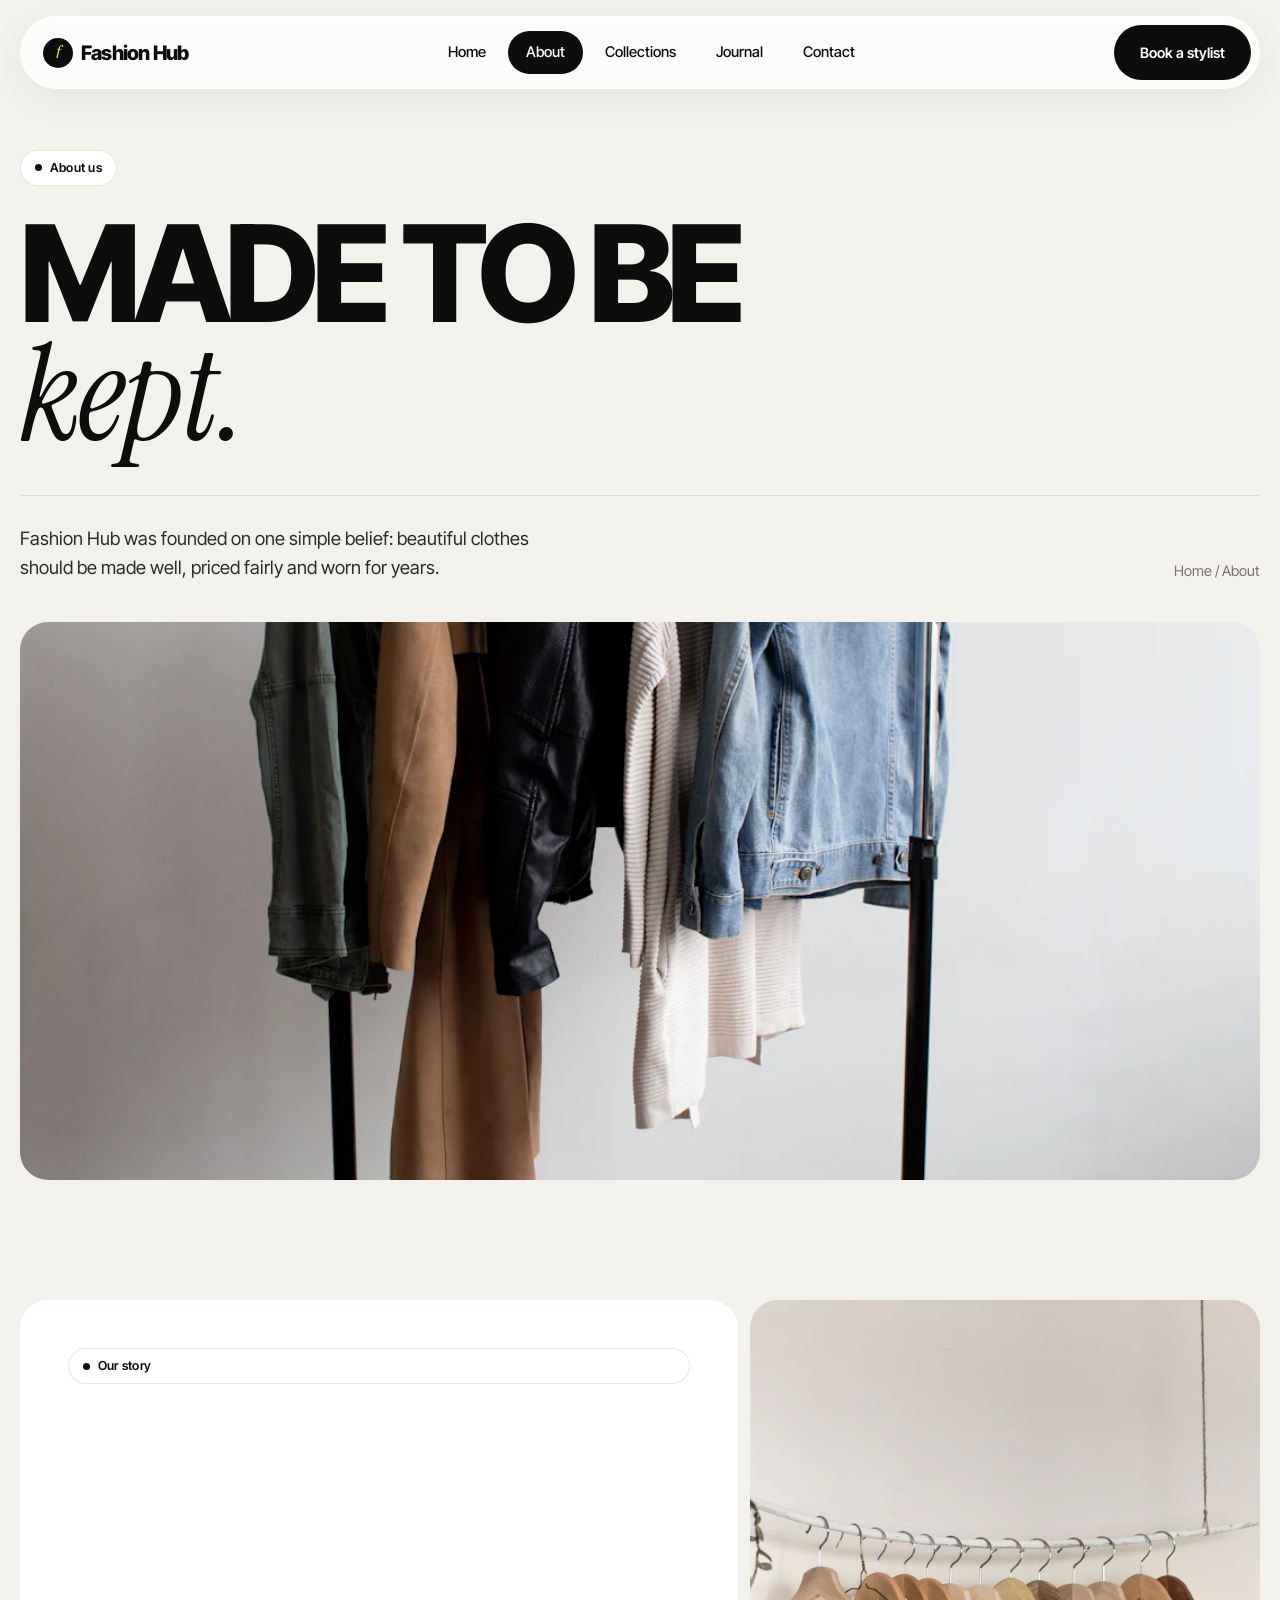
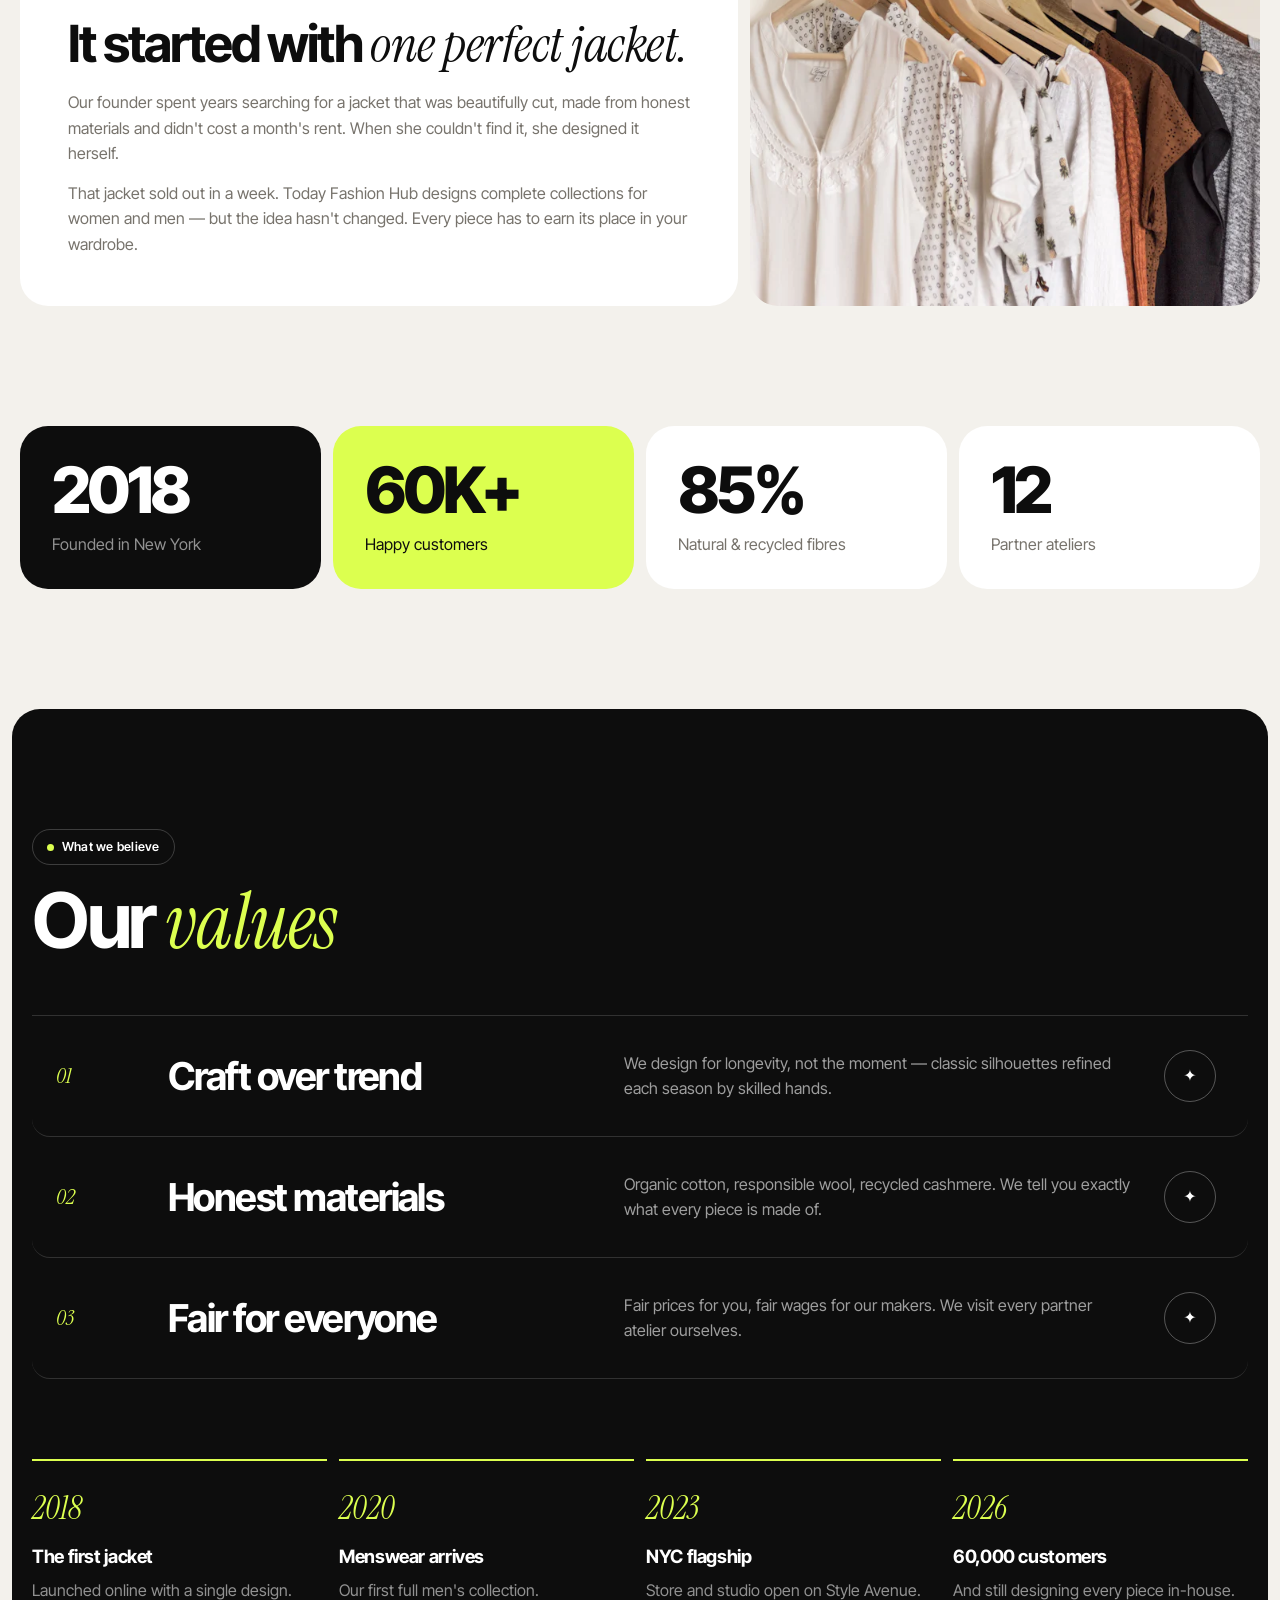
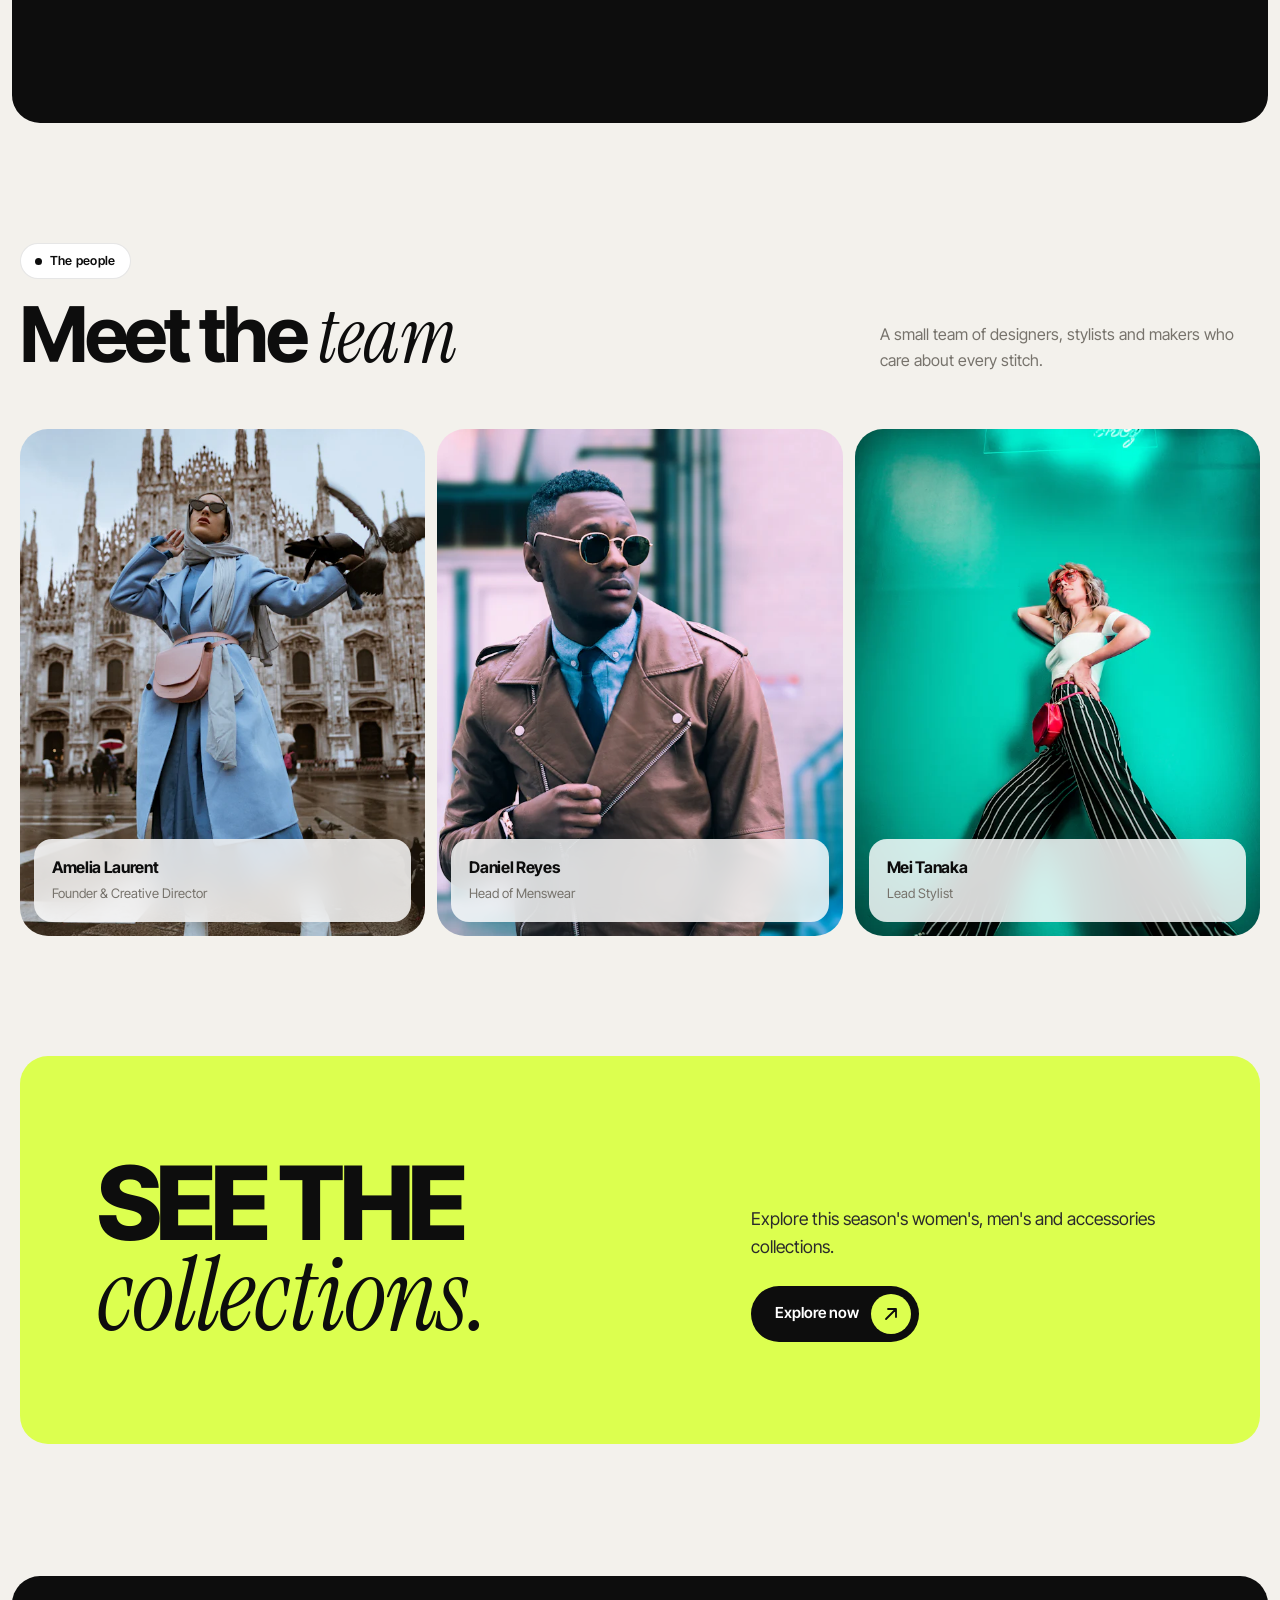
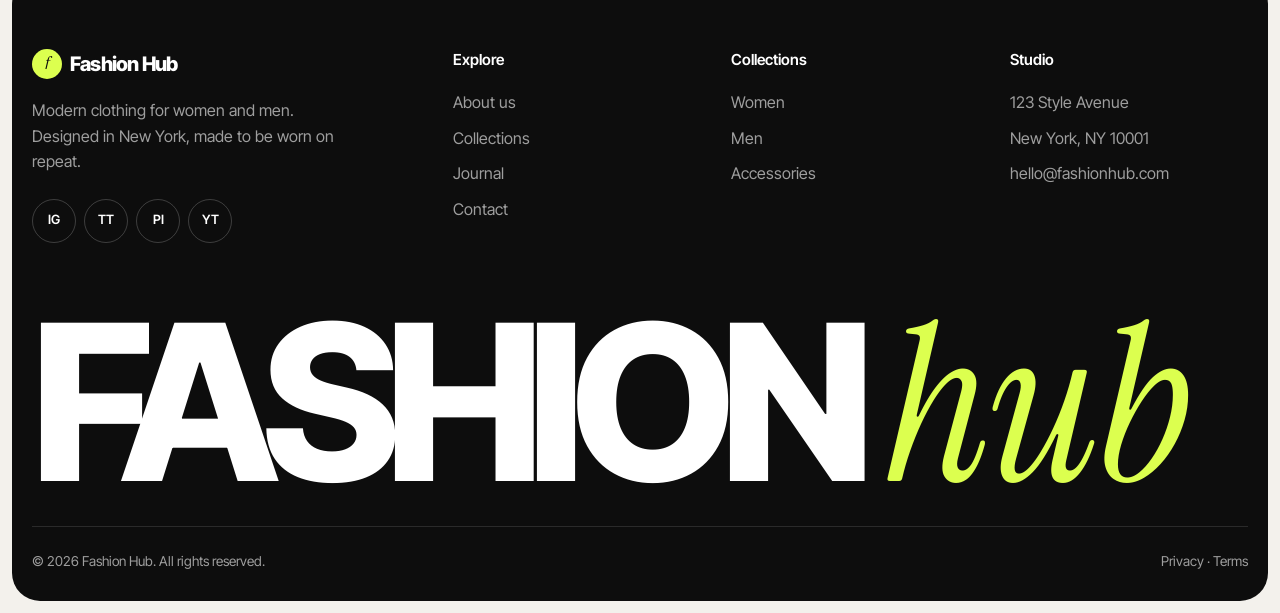
==== commit 8652f0e6: "Redesign with bold modern layout and faster loading New look: oversized type, floating pill navigati" ====
--- a/public/about.html
+++ b/public/about.html
@@ -3,19 +3,21 @@
 <head>
   <meta charset="utf-8">
   <meta name="viewport" content="width=device-width, initial-scale=1">
-  <title>About Us | Fashion Hub</title>
+  <title>About us — Fashion Hub</title>
   <meta name="description" content="The story, values and people behind Fashion Hub.">
-  <link rel="icon" href="data:image/svg+xml,<svg xmlns='http://www.w3.org/2000/svg' viewBox='0 0 100 100'><rect width='100' height='100' fill='%23111'/><text x='50' y='68' font-family='Georgia' font-size='56' fill='white' text-anchor='middle'>F</text></svg>">
+  <meta name="theme-color" content="#0d0d0d">
+  <link rel="icon" href="data:image/svg+xml,<svg xmlns='http://www.w3.org/2000/svg' viewBox='0 0 100 100'><circle cx='50' cy='50' r='50' fill='%230d0d0d'/><text x='50' y='68' font-family='Georgia' font-style='italic' font-size='56' fill='%23dcff4f' text-anchor='middle'>f</text></svg>">
+  <link rel="preload" as="image" href="images/studio-rack.webp">
   <link rel="preconnect" href="https://fonts.googleapis.com">
   <link rel="preconnect" href="https://fonts.gstatic.com" crossorigin>
-  <link href="https://fonts.googleapis.com/css2?family=Cormorant+Garamond:ital,wght@0,400;0,500;0,600;1,400;1,500&family=Inter:wght@400;500&display=swap" rel="stylesheet">
+  <link href="https://fonts.googleapis.com/css2?family=Inter+Tight:wght@400;500;600;700;800&family=Instrument+Serif:ital@1&display=swap" rel="stylesheet">
   <link rel="stylesheet" href="styles.css">
   <script>document.documentElement.classList.add("js")</script>
 </head>
 <body>
   <header class="site-header">
-    <nav class="nav container">
-      <a href="index.html" class="logo">Fashion <span>Hub</span></a>
+    <nav class="nav wrap">
+      <a href="index.html" class="logo"><span class="logo-mark">f</span>Fashion Hub</a>
       <ul class="nav-links">
         <li><a href="index.html">Home</a></li>
         <li><a href="about.html" class="active">About</a></li>
@@ -23,158 +25,160 @@
         <li><a href="blog.html">Journal</a></li>
         <li><a href="contact.html">Contact</a></li>
       </ul>
+      <a href="contact.html" class="btn plain nav-cta">Book a stylist</a>
       <button class="menu-toggle" aria-label="Toggle menu"><span></span></button>
     </nav>
   </header>
 
   <main>
     <section class="page-hero">
-      <div class="container">
-        <span class="eyebrow">About Us</span>
-        <h1>Designed to be <em class="serif">kept.</em></h1>
-        <p class="lead">Fashion Hub was founded on a simple belief: beautiful clothes should be made well, priced fairly and worn for years.</p>
-      </div>
-    </section>
-
-    <section>
-      <div class="container split">
-        <div class="split-media reveal">
-          <img src="https://images.unsplash.com/photo-1551232864-3f0890e580d9?auto=format&fit=crop&w=1000&q=80" alt="A curated clothing rail in the studio" loading="lazy">
-        </div>
-        <div class="split-text reveal">
-          <span class="eyebrow">Our Story</span>
-          <h2>It started with one perfect jacket.</h2>
-          <p>Our founder spent years searching for a jacket that was beautifully cut, made from honest materials and didn't cost a month's rent. When she couldn't find it, she designed it herself.</p>
-          <p>That jacket sold out in a week. Today, Fashion Hub designs complete collections for women and men — but the idea hasn't changed. Every piece has to earn its place in your wardrobe.</p>
+      <div class="wrap">
+        <span class="tag"><span class="dot"></span>About us</span>
+        <h1 class="display">Made to be<br><span class="it">kept.</span></h1>
+        <div class="page-hero-foot">
+          <p class="lead">Fashion Hub was founded on one simple belief: beautiful clothes should be made well, priced fairly and worn for years.</p>
+          <div class="crumbs"><a href="index.html">Home</a> / About</div>
         </div>
       </div>
     </section>
 
-    <section class="section-sand">
-      <div class="container stats">
-        <div class="stat reveal"><strong>2018</strong><span>Founded</span></div>
-        <div class="stat reveal"><strong>60K+</strong><span>Happy customers</span></div>
-        <div class="stat reveal"><strong>85%</strong><span>Natural &amp; recycled fibres</span></div>
-        <div class="stat reveal"><strong>12</strong><span>Partner ateliers</span></div>
+    <div class="wrap reveal"><div class="banner"><img src="images/studio-rack.webp" alt="A curated rail of clothing in the Fashion Hub studio" decoding="async" width="1100" height="1300"></div></div>
+
+    <section>
+      <div class="wrap">
+        <div class="bento">
+          <div class="b span-7 reveal" style="padding:48px">
+            <span class="tag"><span class="dot"></span>Our story</span>
+            <div>
+              <h2 class="h-lg" style="margin-bottom:20px">It started with <span class="it">one perfect jacket.</span></h2>
+              <p style="margin-bottom:14px">Our founder spent years searching for a jacket that was beautifully cut, made from honest materials and didn't cost a month's rent. When she couldn't find it, she designed it herself.</p>
+              <p>That jacket sold out in a week. Today Fashion Hub designs complete collections for women and men — but the idea hasn't changed. Every piece has to earn its place in your wardrobe.</p>
+            </div>
+          </div>
+          <div class="b pic span-5 reveal"><img src="images/hangers-sm.webp" alt="Neutral garments on wooden hangers" loading="lazy" decoding="async" width="640" height="760"></div>
+        </div>
       </div>
     </section>
 
+    <section style="padding-top:0">
+      <div class="wrap stats-row">
+        <div class="stat-card ink reveal"><strong>2018</strong><span class="muted">Founded in New York</span></div>
+        <div class="stat-card lime reveal"><strong>60K+</strong><span>Happy customers</span></div>
+        <div class="stat-card reveal"><strong>85%</strong><span class="muted">Natural &amp; recycled fibres</span></div>
+        <div class="stat-card reveal"><strong>12</strong><span class="muted">Partner ateliers</span></div>
+      </div>
+    </section>
+
+    <div class="inset">
+      <section class="dark-sec">
+        <div class="wrap">
+          <div class="sec-head reveal">
+            <div>
+              <span class="tag"><span class="dot"></span>What we believe</span>
+              <h2 class="h-xl">Our <span class="it" style="color:var(--lime)">values</span></h2>
+            </div>
+          </div>
+          <div class="svc-list">
+            <div class="svc reveal"><span class="n">01</span><h3>Craft over trend</h3><p>We design for longevity, not the moment — classic silhouettes refined each season by skilled hands.</p><span class="go">✦</span></div>
+            <div class="svc reveal"><span class="n">02</span><h3>Honest materials</h3><p>Organic cotton, responsible wool, recycled cashmere. We tell you exactly what every piece is made of.</p><span class="go">✦</span></div>
+            <div class="svc reveal"><span class="n">03</span><h3>Fair for everyone</h3><p>Fair prices for you, fair wages for our makers. We visit every partner atelier ourselves.</p><span class="go">✦</span></div>
+          </div>
+          <div class="timeline" style="margin-top:80px">
+            <div class="milestone reveal"><span class="yr">2018</span><h4>The first jacket</h4><p class="muted">Launched online with a single design.</p></div>
+            <div class="milestone reveal"><span class="yr">2020</span><h4>Menswear arrives</h4><p class="muted">Our first full men's collection.</p></div>
+            <div class="milestone reveal"><span class="yr">2023</span><h4>NYC flagship</h4><p class="muted">Store and studio open on Style Avenue.</p></div>
+            <div class="milestone reveal"><span class="yr">2026</span><h4>60,000 customers</h4><p class="muted">And still designing every piece in-house.</p></div>
+          </div>
+        </div>
+      </section>
+    </div>
+
     <section>
-      <div class="container">
-        <div class="section-head center reveal">
-          <span class="eyebrow">What We Stand For</span>
-          <h2>Our Values</h2>
+      <div class="wrap">
+        <div class="sec-head reveal">
+          <div>
+            <span class="tag"><span class="dot"></span>The people</span>
+            <h2 class="h-xl">Meet the <span class="it">team</span></h2>
+          </div>
+          <p>A small team of designers, stylists and makers who care about every stitch.</p>
         </div>
-        <div class="values">
-          <div class="value reveal">
-            <span class="num">01</span>
-            <h3>Craft over trend</h3>
-            <p>We design for longevity, not for the moment. Classic silhouettes, refined each season, made by skilled hands.</p>
+        <div class="team">
+          <div class="member reveal">
+            <img src="images/milan-coat-sm.webp" alt="Portrait of Amelia Laurent" loading="lazy" decoding="async" width="640" height="760">
+            <div class="float"><div><strong>Amelia Laurent</strong><span>Founder &amp; Creative Director</span></div></div>
           </div>
-          <div class="value reveal">
-            <span class="num">02</span>
-            <h3>Honest materials</h3>
-            <p>Organic cotton, responsibly sourced wool, recycled cashmere. We tell you exactly what each piece is made of.</p>
+          <div class="member reveal">
+            <img src="images/leather-jacket-sm.webp" alt="Portrait of Daniel Reyes" loading="lazy" decoding="async" width="640" height="760">
+            <div class="float"><div><strong>Daniel Reyes</strong><span>Head of Menswear</span></div></div>
           </div>
-          <div class="value reveal">
-            <span class="num">03</span>
-            <h3>Fair for everyone</h3>
-            <p>Fair prices for you, fair wages for the people who make our clothes. We visit every partner atelier ourselves.</p>
+          <div class="member reveal">
+            <img src="images/teal-stripes-sm.webp" alt="Portrait of Mei Tanaka" loading="lazy" decoding="async" width="640" height="760">
+            <div class="float"><div><strong>Mei Tanaka</strong><span>Lead Stylist</span></div></div>
           </div>
         </div>
       </div>
     </section>
 
-    <section class="section-sand">
-      <div class="container split reverse">
-        <div class="split-media reveal">
-          <img src="https://images.unsplash.com/photo-1490481651871-ab68de25d43d?auto=format&fit=crop&w=1000&q=80" alt="Neutral garments on wooden hangers" loading="lazy">
-        </div>
-        <div class="split-text reveal">
-          <span class="eyebrow">Our Process</span>
-          <h2>From sketch to your wardrobe.</h2>
-          <p>Each collection begins with months of research, fabric sourcing and hand sketching in our New York studio. Every design goes through at least three rounds of sampling and is fitted on real people before it's approved.</p>
-          <p>We produce in small batches to avoid waste, and we'd rather sell out than overproduce.</p>
-          <a href="post.html?p=behind-the-seams" class="link-arrow">Inside our studio</a>
-        </div>
-      </div>
-    </section>
-
-    <section>
-      <div class="container">
-        <div class="section-head center reveal">
-          <span class="eyebrow">The People</span>
-          <h2>Meet the Team</h2>
-        </div>
-        <div class="team">
-          <div class="member reveal">
-            <img src="https://images.unsplash.com/photo-1539109136881-3be0616acf4b?auto=format&fit=crop&w=700&q=80" alt="Portrait of the founder" loading="lazy">
-            <h3>Amelia Laurent</h3>
-            <span>Founder &amp; Creative Director</span>
-          </div>
-          <div class="member reveal">
-            <img src="https://images.unsplash.com/photo-1617137968427-85924c800a22?auto=format&fit=crop&w=700&q=80" alt="Portrait of the head of menswear" loading="lazy">
-            <h3>Daniel Reyes</h3>
-            <span>Head of Menswear</span>
-          </div>
-          <div class="member reveal">
-            <img src="https://images.unsplash.com/photo-1581044777550-4cfa60707c03?auto=format&fit=crop&w=700&q=80" alt="Portrait of the lead stylist" loading="lazy">
-            <h3>Mei Tanaka</h3>
-            <span>Lead Stylist</span>
+    <section style="padding-top:0">
+      <div class="wrap">
+        <div class="cta reveal">
+          <h2 class="display" style="font-size:clamp(3rem,8vw,7rem)">See the <span class="it">collections.</span></h2>
+          <div>
+            <p>Explore this season's women's, men's and accessories collections.</p>
+            <a href="collections.html" class="btn">Explore now <span class="arrow"><svg width="16" height="16" viewBox="0 0 16 16" fill="none" aria-hidden="true"><path d="M3 13L13 3M13 3H5M13 3v8" stroke="currentColor" stroke-width="1.8" stroke-linecap="round" stroke-linejoin="round"/></svg></span></a>
           </div>
         </div>
-      </div>
-    </section>
-
-    <section class="section-dark quote">
-      <div class="container reveal">
-        <blockquote>“We don't make more clothes. We make better ones.”</blockquote>
-        <cite style="color:rgba(255,255,255,0.6)">— Amelia Laurent, Founder</cite>
-        <div style="margin-top:40px"><a href="collections.html" class="btn btn-white">Explore the Collections</a></div>
       </div>
     </section>
   </main>
 
   <footer class="site-footer">
-    <div class="container">
-      <div class="footer-grid">
+    <div class="wrap">
+      <div class="foot-top">
         <div>
-          <a href="index.html" class="logo">Fashion <span>Hub</span></a>
-          <p class="about-line">Modern, considered clothing for women and men. Designed to be worn, loved and kept.</p>
+          <a href="index.html" class="logo"><span class="logo-mark">f</span>Fashion Hub</a>
+          <p class="foot-about">Modern clothing for women and men. Designed in New York, made to be worn on repeat.</p>
+          <div class="socials">
+            <a href="#" aria-label="Instagram">IG</a>
+            <a href="#" aria-label="TikTok">TT</a>
+            <a href="#" aria-label="Pinterest">PI</a>
+            <a href="#" aria-label="YouTube">YT</a>
+          </div>
         </div>
         <div>
           <h4>Explore</h4>
           <ul>
-            <li><a href="about.html">Our Story</a></li>
+            <li><a href="about.html">About us</a></li>
             <li><a href="collections.html">Collections</a></li>
             <li><a href="blog.html">Journal</a></li>
             <li><a href="contact.html">Contact</a></li>
           </ul>
         </div>
         <div>
-          <h4>Visit</h4>
+          <h4>Collections</h4>
+          <ul>
+            <li><a href="collections.html#women">Women</a></li>
+            <li><a href="collections.html#men">Men</a></li>
+            <li><a href="collections.html#accessories">Accessories</a></li>
+          </ul>
+        </div>
+        <div>
+          <h4>Studio</h4>
           <ul>
             <li>123 Style Avenue</li>
             <li>New York, NY 10001</li>
             <li><a href="mailto:hello@fashionhub.com">hello@fashionhub.com</a></li>
           </ul>
         </div>
-        <div>
-          <h4>Follow</h4>
-          <ul>
-            <li><a href="#">Instagram</a></li>
-            <li><a href="#">Pinterest</a></li>
-            <li><a href="#">TikTok</a></li>
-          </ul>
-        </div>
       </div>
-      <div class="footer-bottom">
+      <div class="wordmark" aria-hidden="true">Fashion <span class="it">hub</span></div>
+      <div class="foot-bottom">
         <span>© <span id="year"></span> Fashion Hub. All rights reserved.</span>
-        <span>Designed with care.</span>
+        <span>Privacy · Terms</span>
       </div>
     </div>
   </footer>
 
-  <script src="script.js"></script>
+  <script src="script.js" defer></script>
 </body>
 </html>
--- a/public/styles.css
+++ b/public/styles.css
@@ -1,617 +1,796 @@
+/* ============ Fashion Hub — design tokens ============ */
 :root {
-  --ink: #111111;
-  --ink-soft: #3a3a3a;
-  --muted: #7a7670;
-  --paper: #ffffff;
-  --sand: #f5f2ee;
-  --line: #e8e4de;
-  --accent: #a67c52;
-  --serif: "Cormorant Garamond", Georgia, serif;
-  --sans: "Inter", system-ui, -apple-system, "Segoe UI", sans-serif;
-  --header-h: 76px;
+  --bg: #f3f1ec;
+  --card: #ffffff;
+  --ink: #0d0d0d;
+  --ink-2: #2b2b2b;
+  --muted: #77736c;
+  --line: rgba(13, 13, 13, 0.1);
+  --lime: #dcff4f;
+  --dark: #0d0d0d;
+  --radius: 28px;
+  --radius-sm: 18px;
+  --sans: "Inter Tight", "Inter", system-ui, -apple-system, "Segoe UI", sans-serif;
+  --serif: "Instrument Serif", Georgia, serif;
+  --ease: cubic-bezier(0.2, 0.7, 0.2, 1);
 }
 
 * { box-sizing: border-box; margin: 0; padding: 0; }
 html { scroll-behavior: smooth; }
-
 body {
   font-family: var(--sans);
   font-size: 16px;
+  line-height: 1.6;
   color: var(--ink);
-  background: var(--paper);
-  line-height: 1.7;
+  background: var(--bg);
   -webkit-font-smoothing: antialiased;
-}
-
-img { max-width: 100%; display: block; }
+  overflow-x: hidden;
+}
+img { display: block; max-width: 100%; }
 a { color: inherit; text-decoration: none; }
-button { font: inherit; }
-
-.container { width: min(1240px, 100% - 48px); margin-inline: auto; }
-.narrow { width: min(760px, 100% - 48px); margin-inline: auto; }
-
-/* Type */
-.eyebrow {
-  display: inline-block;
-  font-size: 0.72rem;
-  font-weight: 500;
-  letter-spacing: 0.28em;
+button { font: inherit; color: inherit; }
+::selection { background: var(--lime); color: var(--ink); }
+
+.wrap { width: min(1360px, 100% - 40px); margin-inline: auto; }
+.narrow { width: min(780px, 100% - 40px); margin-inline: auto; }
+
+/* ============ Type ============ */
+.display {
+  font-weight: 800;
+  font-size: clamp(3.4rem, 10.5vw, 10rem);
+  line-height: 0.88;
+  letter-spacing: -0.055em;
   text-transform: uppercase;
-  color: var(--accent);
-  margin-bottom: 18px;
-}
-h1, h2, h3 { font-family: var(--serif); font-weight: 500; line-height: 1.1; }
-h1 { font-size: clamp(3rem, 7vw, 5.8rem); letter-spacing: -0.01em; }
-h2 { font-size: clamp(2.2rem, 4.5vw, 3.4rem); }
-h3 { font-size: 1.6rem; }
-.lead { font-size: 1.1rem; color: var(--ink-soft); max-width: 560px; }
-em.serif { font-family: var(--serif); font-style: italic; }
-
-/* Header */
+}
+.h-xl {
+  font-weight: 700;
+  font-size: clamp(2.6rem, 6vw, 5.4rem);
+  line-height: 0.95;
+  letter-spacing: -0.045em;
+}
+.h-lg {
+  font-weight: 700;
+  font-size: clamp(2rem, 4vw, 3.4rem);
+  line-height: 1;
+  letter-spacing: -0.04em;
+}
+.h-md { font-weight: 600; font-size: 1.6rem; line-height: 1.15; letter-spacing: -0.025em; }
+.it {
+  font-family: var(--serif);
+  font-style: italic;
+  font-weight: 400;
+  text-transform: none;
+  letter-spacing: -0.01em;
+}
+.tag {
+  display: inline-flex;
+  align-items: center;
+  gap: 8px;
+  font-size: 0.78rem;
+  font-weight: 600;
+  letter-spacing: 0.02em;
+  padding: 7px 14px;
+  border-radius: 999px;
+  border: 1px solid var(--line);
+  background: var(--card);
+}
+.tag .dot { width: 7px; height: 7px; border-radius: 50%; background: var(--ink); }
+.tag.lime { background: var(--lime); border-color: transparent; }
+.tag.dark { background: var(--ink); color: #fff; border-color: transparent; }
+.tag.dark .dot { background: var(--lime); }
+.muted { color: var(--muted); }
+.lead { font-size: 1.15rem; color: var(--ink-2); max-width: 520px; }
+
+/* ============ Buttons ============ */
+.btn {
+  display: inline-flex;
+  align-items: center;
+  gap: 12px;
+  padding: 8px 8px 8px 24px;
+  border-radius: 999px;
+  background: var(--ink);
+  color: #fff;
+  font-weight: 600;
+  font-size: 0.95rem;
+  border: none;
+  cursor: pointer;
+  transition: transform 0.3s var(--ease), background 0.3s;
+}
+.btn .arrow {
+  width: 40px;
+  height: 40px;
+  border-radius: 50%;
+  display: grid;
+  place-items: center;
+  background: var(--lime);
+  color: var(--ink);
+  transition: transform 0.35s var(--ease);
+}
+.btn:hover { transform: translateY(-2px); }
+.btn:hover .arrow { transform: rotate(-45deg); }
+.btn.light { background: #fff; color: var(--ink); }
+.btn.lime { background: var(--lime); color: var(--ink); }
+.btn.lime .arrow { background: var(--ink); color: var(--lime); }
+.btn.plain { padding: 16px 26px; }
+.link {
+  display: inline-flex;
+  align-items: center;
+  gap: 8px;
+  font-weight: 600;
+  border-bottom: 1.5px solid currentColor;
+  padding-bottom: 2px;
+}
+.link::after { content: "↗"; transition: transform 0.3s var(--ease); }
+.link:hover::after { transform: translate(2px, -2px); }
+
+/* ============ Header — floating pill ============ */
 .site-header {
   position: fixed;
-  inset: 0 0 auto;
-  height: var(--header-h);
-  z-index: 50;
-  transition: background 0.3s, border-color 0.3s;
-  border-bottom: 1px solid transparent;
-}
-.site-header.solid,
-body:not(.has-hero) .site-header {
-  background: rgba(255, 255, 255, 0.96);
-  backdrop-filter: blur(10px);
-  border-color: var(--line);
+  top: 16px;
+  left: 0;
+  right: 0;
+  z-index: 60;
+  pointer-events: none;
 }
 .nav {
-  height: 100%;
-  display: flex;
-  align-items: center;
-  justify-content: space-between;
+  pointer-events: auto;
+  display: flex;
+  align-items: center;
+  justify-content: space-between;
+  gap: 16px;
+  padding: 8px 8px 8px 22px;
+  border-radius: 999px;
+  background: rgba(255, 255, 255, 0.78);
+  backdrop-filter: blur(18px) saturate(1.4);
+  -webkit-backdrop-filter: blur(18px) saturate(1.4);
+  border: 1px solid rgba(255, 255, 255, 0.6);
+  box-shadow: 0 10px 40px rgba(0, 0, 0, 0.06);
 }
 .logo {
+  font-weight: 800;
+  font-size: 1.25rem;
+  letter-spacing: -0.04em;
+  display: flex;
+  align-items: center;
+  gap: 8px;
+}
+.logo-mark {
+  width: 30px;
+  height: 30px;
+  border-radius: 50%;
+  background: var(--ink);
+  color: var(--lime);
+  display: grid;
+  place-items: center;
   font-family: var(--serif);
-  font-size: 1.7rem;
-  font-weight: 600;
-  letter-spacing: 0.04em;
-}
-.logo span { font-style: italic; font-weight: 400; }
-.nav-links { display: flex; gap: 40px; list-style: none; }
+  font-style: italic;
+  font-size: 1.15rem;
+  font-weight: 400;
+}
+.nav-links { display: flex; gap: 4px; list-style: none; }
 .nav-links a {
-  position: relative;
-  font-size: 0.78rem;
+  display: block;
+  padding: 10px 18px;
+  border-radius: 999px;
+  font-size: 0.92rem;
   font-weight: 500;
-  letter-spacing: 0.18em;
-  text-transform: uppercase;
-}
-.nav-links a::after {
-  content: "";
-  position: absolute;
-  left: 0;
-  bottom: -6px;
-  width: 100%;
-  height: 1px;
-  background: currentColor;
-  transform: scaleX(0);
-  transform-origin: left;
-  transition: transform 0.3s;
-}
-.nav-links a:hover::after, .nav-links a.active::after { transform: scaleX(1); }
-.has-hero .site-header:not(.solid) { color: #fff; }
+  transition: background 0.2s;
+}
+.nav-links a:hover { background: rgba(13, 13, 13, 0.06); }
+.nav-links a.active { background: var(--ink); color: #fff; }
+.nav-cta { padding: 12px 22px; font-size: 0.9rem; }
 .menu-toggle {
   display: none;
-  background: none;
+  width: 46px;
+  height: 46px;
+  border-radius: 50%;
   border: none;
-  color: inherit;
+  background: var(--ink);
   cursor: pointer;
-  width: 32px;
-  height: 32px;
   position: relative;
 }
 .menu-toggle span,
-.menu-toggle span::before,
-.menu-toggle span::after {
+.menu-toggle span::before {
   position: absolute;
-  left: 4px;
-  width: 24px;
-  height: 1.5px;
-  background: currentColor;
-  transition: transform 0.3s;
-}
-.menu-toggle span { top: 50%; }
-.menu-toggle span::before, .menu-toggle span::after { content: ""; left: 0; }
-.menu-toggle span::before { top: -7px; }
-.menu-toggle span::after { top: 7px; }
-
-/* Buttons */
-.btn {
-  display: inline-flex;
-  align-items: center;
+  left: 14px;
+  width: 18px;
+  height: 2px;
+  background: #fff;
+  border-radius: 2px;
+  transition: transform 0.3s var(--ease);
+}
+.menu-toggle span { top: 19px; }
+.menu-toggle span::before { content: ""; left: 0; top: 7px; }
+
+/* ============ Sections ============ */
+section { padding: 120px 0; }
+.sec-head {
+  display: flex;
+  justify-content: space-between;
+  align-items: flex-end;
+  gap: 32px;
+  margin-bottom: 56px;
+}
+.sec-head .tag { margin-bottom: 20px; }
+.sec-head p { max-width: 380px; color: var(--muted); }
+.dark-sec { background: var(--dark); color: #fff; border-radius: var(--radius); }
+.dark-sec .muted, .dark-sec .sec-head p { color: rgba(255, 255, 255, 0.55); }
+.dark-sec .tag { background: transparent; border-color: rgba(255,255,255,0.2); color: #fff; }
+.dark-sec .tag .dot { background: var(--lime); }
+.inset { margin-inline: 12px; }
+
+/* ============ Hero — bento ============ */
+.hero { padding: 104px 0 0; }
+.hero-grid {
+  display: grid;
+  grid-template-columns: repeat(12, minmax(0, 1fr));
+  grid-template-rows: auto 300px;
   gap: 12px;
-  padding: 16px 34px;
-  font-size: 0.75rem;
-  font-weight: 500;
-  letter-spacing: 0.2em;
-  text-transform: uppercase;
+}
+.b {
+  position: relative;
+  border-radius: var(--radius);
+  overflow: hidden;
+  background: var(--card);
+}
+.b img { width: 100%; height: 100%; object-fit: cover; transition: transform 0.9s var(--ease); }
+.b:hover img { transform: scale(1.04); }
+.b-title {
+  grid-column: span 8;
+  padding: 44px 44px 40px;
+  display: flex;
+  flex-direction: column;
+  justify-content: space-between;
+  gap: 40px;
+  min-height: 560px;
+}
+.b-title .display .it { font-size: 1.05em; }
+.b-title-foot { display: flex; justify-content: space-between; align-items: flex-end; gap: 24px; flex-wrap: wrap; }
+.b-title-foot p { max-width: 360px; color: var(--ink-2); }
+.b-hero-img { grid-column: span 4; grid-row: span 2; min-height: 560px; }
+.go-lime {
+  width: 46px; height: 46px; border-radius: 50%;
+  background: var(--lime); color: var(--ink);
+  display: grid; place-items: center; flex-shrink: 0;
+}
+.float {
+  position: absolute;
+  z-index: 1;
+  left: 16px;
+  right: 16px;
+  bottom: 16px;
+  padding: 16px 18px;
+  border-radius: var(--radius-sm);
+  background: rgba(255, 255, 255, 0.82);
+  backdrop-filter: blur(14px);
+  display: flex;
+  justify-content: space-between;
+  align-items: center;
+  gap: 12px;
+}
+.float strong { display: block; font-size: 1rem; letter-spacing: -0.02em; }
+.float span { font-size: 0.82rem; color: var(--muted); }
+.float .go {
+  width: 42px; height: 42px; border-radius: 50%;
+  background: var(--ink); color: var(--lime);
+  display: grid; place-items: center; flex-shrink: 0;
+}
+.b-img-a { grid-column: span 3; }
+.b-stat {
+  grid-column: span 2;
+  background: var(--lime);
+  padding: 26px;
+  display: flex;
+  flex-direction: column;
+  justify-content: space-between;
+}
+.b-stat strong { font-size: 3.6rem; font-weight: 800; letter-spacing: -0.06em; line-height: 1; }
+.b-stat p { font-size: 0.92rem; font-weight: 500; }
+.b-img-b { grid-column: span 3; }
+.b-label {
+  position: absolute;
+  top: 16px;
+  left: 16px;
+}
+
+/* ============ Marquee ============ */
+.marquee {
+  margin-top: 12px;
   background: var(--ink);
   color: #fff;
-  border: 1px solid var(--ink);
-  cursor: pointer;
-  transition: background 0.25s, color 0.25s, border-color 0.25s;
-}
-.btn:hover { background: transparent; color: var(--ink); }
-.btn-ghost { background: transparent; color: var(--ink); }
-.btn-ghost:hover { background: var(--ink); color: #fff; }
-.btn-white { background: #fff; color: var(--ink); border-color: #fff; }
-.btn-white:hover { background: transparent; color: #fff; }
-.link-arrow {
+  border-radius: var(--radius);
+  overflow: hidden;
+  padding: 26px 0;
+  white-space: nowrap;
+}
+.marquee-track {
   display: inline-flex;
   align-items: center;
-  gap: 10px;
-  font-size: 0.75rem;
-  font-weight: 500;
-  letter-spacing: 0.2em;
+  gap: 40px;
+  animation: marquee 28s linear infinite;
+  font-weight: 700;
+  font-size: clamp(1.6rem, 3.4vw, 2.8rem);
+  letter-spacing: -0.04em;
   text-transform: uppercase;
-  border-bottom: 1px solid currentColor;
-  padding-bottom: 4px;
-}
-.link-arrow::after { content: "→"; transition: transform 0.25s; }
-.link-arrow:hover::after { transform: translateX(4px); }
-
-/* Hero */
-.hero {
+}
+.marquee-track .it { text-transform: none; color: var(--lime); font-size: 1.1em; }
+.marquee-track .star { color: var(--lime); font-size: 0.7em; }
+@keyframes marquee { to { transform: translateX(-50%); } }
+
+/* ============ Horizontal collection rail ============ */
+.rail {
+  display: grid;
+  grid-auto-flow: column;
+  grid-auto-columns: minmax(300px, 30%);
+  gap: 12px;
+  overflow-x: auto;
+  scroll-snap-type: x mandatory;
+  padding-bottom: 16px;
+  scrollbar-width: thin;
+}
+.rail::-webkit-scrollbar { height: 6px; }
+.rail::-webkit-scrollbar-thumb { background: var(--ink); border-radius: 6px; }
+.rail-card {
+  scroll-snap-align: start;
   position: relative;
-  min-height: 100vh;
-  display: flex;
-  align-items: flex-end;
+  border-radius: var(--radius);
+  overflow: hidden;
+  aspect-ratio: 3 / 4;
   color: #fff;
-  overflow: hidden;
-}
-.hero-bg {
-  position: absolute;
-  inset: 0;
-  background-size: cover;
-  background-position: center 30%;
-  transform: scale(1.04);
-  animation: heroZoom 12s ease-out forwards;
-}
-.hero::after {
+}
+.rail-card img { width: 100%; height: 100%; object-fit: cover; transition: transform 0.9s var(--ease); }
+.rail-card:hover img { transform: scale(1.05); }
+.rail-card::after {
   content: "";
   position: absolute;
   inset: 0;
-  background: linear-gradient(180deg, rgba(0,0,0,0.35) 0%, rgba(0,0,0,0.05) 40%, rgba(0,0,0,0.6) 100%);
-}
-@keyframes heroZoom { to { transform: scale(1); } }
-.hero-content { position: relative; z-index: 1; padding-bottom: 12vh; max-width: 760px; }
-.hero .eyebrow { color: #fff; opacity: 0.85; }
-.hero h1 { margin-bottom: 24px; }
-.hero p { font-size: 1.1rem; max-width: 480px; opacity: 0.9; margin-bottom: 36px; }
-.hero-actions { display: flex; gap: 16px; flex-wrap: wrap; }
-
-/* Page hero */
-.page-hero {
-  padding: calc(var(--header-h) + 96px) 0 72px;
-  background: var(--sand);
-  text-align: center;
-}
-.page-hero .lead { margin: 20px auto 0; }
-
-/* Sections */
-section { padding: 120px 0; }
-.section-sand { background: var(--sand); }
-.section-dark { background: var(--ink); color: #fff; }
-.section-head {
-  display: flex;
+  background: linear-gradient(180deg, transparent 45%, rgba(0, 0, 0, 0.65));
+}
+.rail-card .meta {
+  position: absolute;
+  left: 22px;
+  right: 22px;
+  bottom: 22px;
+  z-index: 1;
+  display: flex;
+  justify-content: space-between;
   align-items: flex-end;
-  justify-content: space-between;
+}
+.rail-card .num { position: absolute; top: 18px; left: 18px; z-index: 1; }
+.rail-card h3 { font-size: 2rem; font-weight: 700; letter-spacing: -0.04em; line-height: 1; }
+.rail-card .count { font-size: 0.85rem; opacity: 0.8; }
+.rail-card .go {
+  width: 48px; height: 48px; border-radius: 50%;
+  background: var(--lime); color: var(--ink);
+  display: grid; place-items: center;
+  transition: transform 0.35s var(--ease);
+}
+.rail-card:hover .go { transform: rotate(-45deg); }
+.rail-nav { display: flex; gap: 8px; }
+.circle-btn {
+  width: 52px; height: 52px; border-radius: 50%;
+  border: 1px solid var(--line); background: var(--card);
+  cursor: pointer; font-size: 1.1rem;
+  transition: background 0.2s, color 0.2s;
+}
+.circle-btn:hover { background: var(--ink); color: #fff; }
+
+/* ============ Bento features ============ */
+.bento {
+  display: grid;
+  grid-template-columns: repeat(12, minmax(0, 1fr));
+  grid-auto-rows: minmax(240px, auto);
+  gap: 12px;
+}
+.bento .b { padding: 32px; display: flex; flex-direction: column; justify-content: space-between; gap: 24px; }
+.bento .b.pic { padding: 0; }
+.bento .b p { color: var(--muted); }
+.span-3 { grid-column: span 3; }
+.span-4 { grid-column: span 4; }
+.span-5 { grid-column: span 5; }
+.span-6 { grid-column: span 6; }
+.span-7 { grid-column: span 7; }
+.span-8 { grid-column: span 8; }
+.span-12 { grid-column: span 12; }
+.row-2 { grid-row: span 2; }
+.b.lime { background: var(--lime); }
+.b.lime p { color: var(--ink-2); }
+.b.ink { background: var(--ink); color: #fff; }
+.b.ink p { color: rgba(255, 255, 255, 0.6); }
+.icon-chip {
+  width: 52px; height: 52px; border-radius: 16px;
+  background: var(--bg); display: grid; place-items: center; font-size: 1.4rem;
+}
+.b.ink .icon-chip { background: rgba(255, 255, 255, 0.1); }
+.b.lime .icon-chip { background: rgba(13, 13, 13, 0.08); }
+.big-num { font-size: clamp(3.4rem, 6vw, 5.6rem); font-weight: 800; letter-spacing: -0.06em; line-height: 0.9; }
+
+/* ============ Services list ============ */
+.svc-list { border-top: 1px solid rgba(255, 255, 255, 0.15); }
+.svc {
+  display: grid;
+  grid-template-columns: 80px 1fr 1.2fr 60px;
   gap: 32px;
-  margin-bottom: 56px;
-}
-.section-head.center { flex-direction: column; align-items: center; text-align: center; }
-.section-head p { color: var(--muted); max-width: 440px; }
-
-/* Marquee */
-.marquee {
-  overflow: hidden;
-  border-block: 1px solid var(--line);
-  padding: 22px 0;
-  white-space: nowrap;
-}
-.marquee-track {
-  display: inline-flex;
-  gap: 56px;
-  animation: marquee 30s linear infinite;
-  font-family: var(--serif);
-  font-size: 1.6rem;
-  font-style: italic;
-  color: var(--ink-soft);
-}
-.marquee-track span::after { content: "✦"; margin-left: 56px; font-style: normal; font-size: 0.9rem; color: var(--accent); }
-@keyframes marquee { to { transform: translateX(-50%); } }
-
-/* Intro split */
-.split {
-  display: grid;
-  grid-template-columns: 1fr 1fr;
-  gap: 96px;
-  align-items: center;
-}
-.split.reverse > :first-child { order: 2; }
-.split-media { position: relative; }
-.split-media img { width: 100%; aspect-ratio: 4 / 5; object-fit: cover; }
-.split-media .inset {
-  position: absolute;
-  width: 46%;
-  right: -48px;
-  bottom: -48px;
-  aspect-ratio: 3 / 4;
-  border: 10px solid var(--paper);
-}
-.split-text h2 { margin-bottom: 24px; }
-.split-text p { color: var(--ink-soft); margin-bottom: 20px; }
-.split-text .btn, .split-text .link-arrow { margin-top: 16px; }
-
-/* Collection cards */
-.collection-grid {
-  display: grid;
-  grid-template-columns: repeat(3, 1fr);
-  gap: 24px;
-}
-.collection-card { position: relative; overflow: hidden; color: #fff; display: block; }
-.collection-card img {
-  width: 100%;
-  aspect-ratio: 3 / 4;
-  object-fit: cover;
-  transition: transform 0.8s cubic-bezier(0.2, 0.7, 0.2, 1);
-}
-.collection-card:hover img { transform: scale(1.06); }
-.collection-card::after {
-  content: "";
-  position: absolute;
-  inset: 0;
-  background: linear-gradient(180deg, transparent 50%, rgba(0,0,0,0.55));
-}
-.collection-card .card-text {
-  position: absolute;
-  left: 28px;
-  right: 28px;
-  bottom: 28px;
-  z-index: 1;
-}
-.collection-card h3 { font-size: 2rem; margin-bottom: 6px; }
-.collection-card span {
-  font-size: 0.72rem;
-  letter-spacing: 0.2em;
-  text-transform: uppercase;
-  opacity: 0.85;
-}
-
-/* Collections page rows */
-.collection-row { padding: 96px 0; border-bottom: 1px solid var(--line); }
-.collection-row:last-of-type { border-bottom: none; }
-.collection-row .split-media img { aspect-ratio: 5 / 6; }
-.piece-list { list-style: none; margin: 24px 0 8px; border-top: 1px solid var(--line); }
-.piece-list li {
-  display: flex;
-  justify-content: space-between;
-  padding: 14px 0;
-  border-bottom: 1px solid var(--line);
-  font-size: 0.95rem;
-}
-.piece-list li span:last-child { color: var(--muted); }
-.season-tag {
-  font-size: 0.72rem;
-  letter-spacing: 0.2em;
-  text-transform: uppercase;
-  color: var(--muted);
-}
-
-/* Services */
-.services {
-  display: grid;
-  grid-template-columns: repeat(3, 1fr);
-  border-top: 1px solid rgba(255,255,255,0.15);
-}
-.service {
-  padding: 48px 40px 48px 0;
-  border-right: 1px solid rgba(255,255,255,0.15);
-}
-.service + .service { padding-left: 40px; }
-.service:last-child { border-right: none; }
-.service .num { font-family: var(--serif); font-size: 1rem; font-style: italic; color: var(--accent); }
-.service h3 { margin: 16px 0 12px; }
-.service p { color: rgba(255,255,255,0.65); font-size: 0.95rem; }
-
-/* Lookbook strip */
-.lookbook {
-  display: grid;
-  grid-template-columns: repeat(6, 1fr);
-  gap: 8px;
-}
-.lookbook img { width: 100%; aspect-ratio: 1; object-fit: cover; transition: opacity 0.3s; }
-.lookbook a:hover img { opacity: 0.8; }
-
-/* Quote */
-.quote { text-align: center; }
-.quote blockquote {
-  font-family: var(--serif);
-  font-size: clamp(1.8rem, 3.6vw, 2.8rem);
-  font-style: italic;
-  line-height: 1.3;
-  max-width: 900px;
-  margin: 0 auto 24px;
-}
-.quote cite { font-style: normal; font-size: 0.75rem; letter-spacing: 0.2em; text-transform: uppercase; color: var(--muted); }
-
-/* Blog */
-.blog-grid {
-  display: grid;
-  grid-template-columns: repeat(3, 1fr);
-  gap: 56px 32px;
-}
-.post-card .thumb { overflow: hidden; margin-bottom: 22px; }
-.post-card img {
-  width: 100%;
-  aspect-ratio: 4 / 3;
-  object-fit: cover;
-  transition: transform 0.7s cubic-bezier(0.2, 0.7, 0.2, 1);
-}
+  align-items: center;
+  padding: 34px 24px;
+  border-bottom: 1px solid rgba(255, 255, 255, 0.15);
+  border-radius: var(--radius-sm);
+  transition: background 0.35s var(--ease), color 0.35s;
+}
+.svc .n { font-family: var(--serif); font-style: italic; font-size: 1.4rem; color: var(--lime); }
+.svc h3 { font-size: clamp(1.6rem, 3vw, 2.4rem); font-weight: 700; letter-spacing: -0.04em; line-height: 1; }
+.svc p { color: rgba(255, 255, 255, 0.6); }
+.svc .go {
+  width: 52px; height: 52px; border-radius: 50%;
+  border: 1px solid rgba(255, 255, 255, 0.3);
+  display: grid; place-items: center;
+  transition: all 0.35s var(--ease);
+}
+.svc:hover { background: var(--lime); color: var(--ink); }
+.svc:hover .n { color: var(--ink); }
+.svc:hover p { color: var(--ink-2); }
+.svc:hover .go { background: var(--ink); color: var(--lime); border-color: var(--ink); transform: rotate(-45deg); }
+
+/* ============ Journal cards ============ */
+.blog-grid { display: grid; grid-template-columns: repeat(3, 1fr); gap: 12px; }
+.post-card {
+  display: flex;
+  flex-direction: column;
+  background: var(--card);
+  border-radius: var(--radius);
+  padding: 10px;
+  transition: transform 0.4s var(--ease), box-shadow 0.4s;
+}
+.post-card:hover { transform: translateY(-6px); box-shadow: 0 24px 50px rgba(0, 0, 0, 0.08); }
+.post-card .thumb { border-radius: 20px; overflow: hidden; position: relative; }
+.post-card img { width: 100%; aspect-ratio: 4 / 3; object-fit: cover; transition: transform 0.9s var(--ease); }
 .post-card:hover img { transform: scale(1.05); }
-.post-meta {
-  display: flex;
-  gap: 14px;
-  font-size: 0.72rem;
-  letter-spacing: 0.16em;
-  text-transform: uppercase;
-  color: var(--muted);
-  margin-bottom: 10px;
-}
-.post-meta .tag { color: var(--accent); }
-.post-card h3 { font-size: 1.65rem; margin-bottom: 10px; transition: color 0.2s; }
-.post-card:hover h3 { color: var(--accent); }
-.post-card p { color: var(--ink-soft); font-size: 0.95rem; }
+.post-card .thumb .tag { position: absolute; top: 12px; left: 12px; }
+.post-card .body { padding: 20px 14px 14px; display: flex; flex-direction: column; gap: 10px; flex: 1; }
+.post-meta { display: flex; gap: 10px; font-size: 0.82rem; color: var(--muted); }
+.post-meta span + span::before { content: "•"; margin-right: 10px; }
+.post-card h3 { font-size: 1.4rem; font-weight: 600; letter-spacing: -0.03em; line-height: 1.15; }
+.post-card p { color: var(--muted); font-size: 0.95rem; }
+.post-card .read { margin-top: auto; padding-top: 8px; font-weight: 600; font-size: 0.9rem; }
 
 .post-featured {
   display: grid;
-  grid-template-columns: 1.3fr 1fr;
-  gap: 64px;
-  align-items: center;
-  margin-bottom: 96px;
-}
-.post-featured img { width: 100%; aspect-ratio: 16 / 11; object-fit: cover; }
-.post-featured h2 { margin-bottom: 18px; }
-.post-featured p { color: var(--ink-soft); margin-bottom: 28px; }
-
-.blog-filters { display: flex; gap: 10px; flex-wrap: wrap; justify-content: center; margin-bottom: 56px; }
+  grid-template-columns: 1.25fr 1fr;
+  gap: 12px;
+  margin-bottom: 12px;
+}
+.post-featured .pic { border-radius: var(--radius); overflow: hidden; min-height: 460px; }
+.post-featured .pic img { width: 100%; height: 100%; object-fit: cover; }
+.post-featured .txt {
+  background: var(--ink);
+  color: #fff;
+  border-radius: var(--radius);
+  padding: 44px;
+  display: flex;
+  flex-direction: column;
+  justify-content: space-between;
+  gap: 32px;
+}
+.post-featured .txt p { color: rgba(255, 255, 255, 0.65); }
+.post-featured .txt .post-meta { color: rgba(255, 255, 255, 0.5); }
+
+.filter-bar { display: flex; gap: 8px; flex-wrap: wrap; margin: 40px 0 24px; }
 .chip {
-  padding: 9px 22px;
+  padding: 11px 20px;
+  border-radius: 999px;
   border: 1px solid var(--line);
-  background: none;
-  font-size: 0.75rem;
-  letter-spacing: 0.14em;
-  text-transform: uppercase;
+  background: var(--card);
+  font-weight: 500;
+  font-size: 0.92rem;
   cursor: pointer;
   transition: all 0.2s;
 }
-.chip:hover, .chip.active { background: var(--ink); color: #fff; border-color: var(--ink); }
-
-/* Article */
-.article-hero { padding: calc(var(--header-h) + 80px) 0 48px; text-align: center; }
-.article-hero h1 { font-size: clamp(2.6rem, 5.5vw, 4.4rem); margin-bottom: 20px; }
-.article-hero .post-meta { justify-content: center; }
-.article-cover { width: min(1240px, 100%); margin: 0 auto 72px; }
-.article-cover img { width: 100%; aspect-ratio: 21 / 9; object-fit: cover; }
-.article-body p { font-size: 1.08rem; color: var(--ink-soft); margin-bottom: 26px; }
-.article-body p:first-child::first-letter {
-  float: left;
+.chip:hover { border-color: var(--ink); }
+.chip.active { background: var(--ink); color: #fff; border-color: var(--ink); }
+
+/* ============ Page hero (inner pages) ============ */
+.page-hero { padding: 150px 0 40px; }
+.page-hero .tag { margin-bottom: 28px; }
+.page-hero-foot {
+  display: flex;
+  justify-content: space-between;
+  align-items: flex-end;
+  gap: 32px;
+  margin-top: 40px;
+  padding-top: 28px;
+  border-top: 1px solid var(--line);
+  flex-wrap: wrap;
+}
+.crumbs { font-size: 0.9rem; color: var(--muted); }
+.crumbs a:hover { color: var(--ink); }
+.banner { border-radius: var(--radius); overflow: hidden; height: min(62vh, 620px); }
+.banner img { width: 100%; height: 100%; object-fit: cover; }
+
+/* ============ Collections page ============ */
+.coll {
+  display: grid;
+  grid-template-columns: 1fr 1fr;
+  gap: 12px;
+  margin-bottom: 12px;
+}
+.coll.flip .coll-media { order: 2; }
+.coll-media { border-radius: var(--radius); overflow: hidden; min-height: 640px; position: relative; }
+.coll-media img { width: 100%; height: 100%; object-fit: cover; position: absolute; inset: 0; transition: transform 0.9s var(--ease); }
+.coll-media:hover img { transform: scale(1.04); }
+.coll-info {
+  background: var(--card);
+  border-radius: var(--radius);
+  padding: 48px;
+  display: flex;
+  flex-direction: column;
+  justify-content: space-between;
+  gap: 32px;
+}
+.coll-info.ink { background: var(--ink); color: #fff; }
+.coll-info.ink .muted { color: rgba(255, 255, 255, 0.6); }
+.coll-info.lime { background: var(--lime); }
+.pieces { list-style: none; }
+.pieces li {
+  display: flex;
+  justify-content: space-between;
+  align-items: center;
+  padding: 16px 0;
+  border-bottom: 1px solid var(--line);
+  font-weight: 500;
+}
+.coll-info.ink .pieces li { border-color: rgba(255, 255, 255, 0.15); }
+.pieces li span:last-child {
+  font-size: 0.85rem;
+  padding: 4px 12px;
+  border-radius: 999px;
+  background: rgba(13, 13, 13, 0.06);
+}
+.coll-info.ink .pieces li span:last-child { background: rgba(255, 255, 255, 0.1); }
+
+/* ============ About ============ */
+.stats-row { display: grid; grid-template-columns: repeat(4, 1fr); gap: 12px; }
+.stat-card { background: var(--card); border-radius: var(--radius); padding: 32px; }
+.stat-card strong { display: block; font-size: clamp(2.8rem, 5vw, 4.4rem); font-weight: 800; letter-spacing: -0.06em; line-height: 1; margin-bottom: 10px; }
+.stat-card.lime { background: var(--lime); }
+.stat-card.ink { background: var(--ink); color: #fff; }
+.stat-card.ink .muted { color: rgba(255,255,255,0.55); }
+.team { display: grid; grid-template-columns: repeat(3, 1fr); gap: 12px; }
+.member { position: relative; border-radius: var(--radius); overflow: hidden; aspect-ratio: 4 / 5; }
+.member img { width: 100%; height: 100%; object-fit: cover; transition: transform 0.9s var(--ease); }
+.member:hover img { transform: scale(1.05); }
+.member .float { position: absolute; left: 14px; right: 14px; bottom: 14px; }
+.timeline { display: grid; grid-template-columns: repeat(4, 1fr); gap: 12px; }
+.milestone { border-top: 2px solid var(--lime); padding-top: 22px; }
+.milestone .yr { font-family: var(--serif); font-style: italic; font-size: 2rem; color: var(--lime); }
+.milestone h4 { font-size: 1.15rem; margin: 8px 0 6px; letter-spacing: -0.02em; }
+
+/* ============ Article ============ */
+.article-hero { padding: 150px 0 40px; }
+.article-hero h1 { margin: 24px 0 28px; }
+.article-cover { border-radius: var(--radius); overflow: hidden; height: min(70vh, 680px); margin-bottom: 80px; }
+.article-cover img { width: 100%; height: 100%; object-fit: cover; }
+.article-body p { font-size: 1.15rem; line-height: 1.75; color: var(--ink-2); margin-bottom: 26px; }
+.article-body h2 { font-size: 2rem; font-weight: 700; letter-spacing: -0.035em; margin: 52px 0 16px; }
+.article-body blockquote {
+  margin: 44px 0;
+  padding: 36px 40px;
+  border-radius: var(--radius);
+  background: var(--lime);
   font-family: var(--serif);
-  font-size: 4.6rem;
-  line-height: 0.9;
-  padding: 6px 12px 0 0;
-  color: var(--ink);
-}
-.article-body h2 { font-size: 2rem; margin: 48px 0 18px; }
-.article-body blockquote {
-  font-family: var(--serif);
-  font-size: 1.8rem;
   font-style: italic;
-  line-height: 1.35;
-  border-left: 2px solid var(--accent);
-  padding-left: 28px;
-  margin: 40px 0;
-}
-.article-footer {
-  display: flex;
-  justify-content: space-between;
-  align-items: center;
-  border-top: 1px solid var(--line);
+  font-size: clamp(1.6rem, 3vw, 2.2rem);
+  line-height: 1.25;
+}
+.article-foot {
+  display: flex;
+  justify-content: space-between;
+  gap: 16px;
+  flex-wrap: wrap;
   margin-top: 56px;
   padding-top: 28px;
-}
-
-/* Values / stats */
-.values { display: grid; grid-template-columns: repeat(3, 1fr); gap: 48px; }
-.value h3 { margin: 14px 0 10px; }
-.value p { color: var(--ink-soft); }
-.value .num { font-family: var(--serif); font-style: italic; color: var(--accent); font-size: 1.1rem; }
-.stats {
-  display: grid;
-  grid-template-columns: repeat(4, 1fr);
-  text-align: center;
-  gap: 32px;
-}
-.stat strong { display: block; font-family: var(--serif); font-size: 3.4rem; font-weight: 500; line-height: 1; margin-bottom: 8px; }
-.stat span { font-size: 0.75rem; letter-spacing: 0.18em; text-transform: uppercase; color: var(--muted); }
-
-.team { display: grid; grid-template-columns: repeat(3, 1fr); gap: 32px; }
-.member img { width: 100%; aspect-ratio: 4 / 5; object-fit: cover; margin-bottom: 18px; filter: grayscale(0.25); }
-.member h3 { font-size: 1.5rem; }
-.member span { font-size: 0.75rem; letter-spacing: 0.16em; text-transform: uppercase; color: var(--muted); }
-
-/* Contact */
-.contact-grid { display: grid; grid-template-columns: 1fr 1.25fr; gap: 96px; }
-.contact-details h2 { margin-bottom: 20px; }
-.contact-details > p { color: var(--ink-soft); margin-bottom: 40px; }
-.detail { padding: 22px 0; border-top: 1px solid var(--line); }
-.detail h4 {
-  font-size: 0.72rem;
-  font-weight: 500;
-  letter-spacing: 0.2em;
-  text-transform: uppercase;
-  color: var(--muted);
-  margin-bottom: 6px;
-}
-.form-grid { display: grid; grid-template-columns: 1fr 1fr; gap: 0 28px; }
-.field { margin-bottom: 30px; }
+  border-top: 1px solid var(--line);
+}
+
+/* ============ Contact ============ */
+.contact-grid { display: grid; grid-template-columns: 1fr 1.3fr; gap: 12px; }
+.contact-cards { display: grid; gap: 12px; align-content: start; }
+.c-card {
+  background: var(--card);
+  border-radius: var(--radius);
+  padding: 28px 30px;
+  display: flex;
+  justify-content: space-between;
+  align-items: center;
+  gap: 16px;
+  transition: transform 0.3s var(--ease);
+}
+a.c-card:hover { transform: translateX(6px); }
+.c-card small { display: block; font-size: 0.82rem; color: var(--muted); margin-bottom: 4px; }
+.c-card strong { font-size: 1.2rem; font-weight: 600; letter-spacing: -0.02em; }
+.c-card.ink { background: var(--ink); color: #fff; }
+.c-card.ink small { color: rgba(255, 255, 255, 0.55); }
+.form-card { background: var(--card); border-radius: var(--radius); padding: 48px; }
+.form-grid { display: grid; grid-template-columns: 1fr 1fr; gap: 14px; }
 .field.full { grid-column: 1 / -1; }
-.field label {
-  display: block;
-  font-size: 0.72rem;
-  font-weight: 500;
-  letter-spacing: 0.18em;
-  text-transform: uppercase;
-  color: var(--muted);
-  margin-bottom: 8px;
-}
+.field label { display: block; font-size: 0.85rem; font-weight: 500; margin-bottom: 8px; }
 .field input, .field select, .field textarea {
   width: 100%;
-  padding: 12px 0;
-  border: none;
-  border-bottom: 1px solid var(--line);
-  background: transparent;
+  padding: 16px 18px;
+  border-radius: 16px;
+  border: 1px solid transparent;
+  background: var(--bg);
   font: inherit;
   color: var(--ink);
-  border-radius: 0;
-  transition: border-color 0.2s;
-}
-.field input:focus, .field select:focus, .field textarea:focus { outline: none; border-color: var(--ink); }
-.field textarea { min-height: 130px; resize: vertical; }
-.form-note { margin-top: 18px; color: var(--accent); min-height: 1.7em; }
-.map {
-  width: 100%;
-  height: 420px;
-  border: 0;
-  filter: grayscale(1) contrast(1.05);
-  display: block;
-}
-
-/* Newsletter */
-.newsletter { text-align: center; }
-.newsletter h2 { margin-bottom: 14px; }
-.newsletter p { color: var(--muted); }
-.newsletter-form {
-  display: flex;
-  max-width: 520px;
-  margin: 36px auto 0;
-  border-bottom: 1px solid var(--ink);
-}
-.newsletter-form input {
+  transition: border-color 0.2s, background 0.2s;
+}
+.field input:focus, .field select:focus, .field textarea:focus { outline: none; border-color: var(--ink); background: #fff; }
+.field textarea { min-height: 150px; resize: vertical; }
+.pills { display: flex; flex-wrap: wrap; gap: 8px; }
+.pills input { position: absolute; opacity: 0; pointer-events: none; }
+.pills label {
+  margin: 0;
+  padding: 10px 18px;
+  border-radius: 999px;
+  background: var(--bg);
+  cursor: pointer;
+  font-weight: 500;
+  transition: all 0.2s;
+}
+.pills input:checked + label { background: var(--ink); color: #fff; }
+.form-note { margin-top: 16px; font-weight: 500; min-height: 1.6em; }
+.map-card { border-radius: var(--radius); overflow: hidden; height: 440px; margin-top: 12px; }
+.map-card iframe { width: 100%; height: 100%; border: 0; filter: grayscale(1) contrast(1.05); }
+
+/* ============ CTA + footer ============ */
+.cta {
+  background: var(--lime);
+  border-radius: var(--radius);
+  padding: clamp(48px, 8vw, 110px) clamp(28px, 6vw, 80px);
+  display: grid;
+  grid-template-columns: 1.4fr 1fr;
+  gap: 48px;
+  align-items: end;
+}
+.cta p { font-size: 1.1rem; color: var(--ink-2); margin-bottom: 24px; }
+.subscribe {
+  display: flex;
+  gap: 8px;
+  background: #fff;
+  border-radius: 999px;
+  padding: 6px;
+}
+.subscribe input {
   flex: 1;
   min-width: 0;
   border: none;
   background: transparent;
-  padding: 14px 0;
+  padding: 0 18px;
   font: inherit;
 }
-.newsletter-form input:focus { outline: none; }
-.newsletter-form button {
-  background: none;
-  border: none;
-  font-size: 0.75rem;
-  font-weight: 500;
-  letter-spacing: 0.2em;
+.subscribe input:focus { outline: none; }
+
+.site-footer {
+  margin: 12px;
+  background: var(--ink);
+  color: rgba(255, 255, 255, 0.6);
+  border-radius: var(--radius);
+  padding: 72px 0 28px;
+  overflow: hidden;
+}
+.foot-top { display: grid; grid-template-columns: 1.6fr 1fr 1fr 1fr; gap: 40px; }
+.site-footer h4 { color: #fff; font-size: 0.95rem; font-weight: 600; margin-bottom: 18px; }
+.site-footer ul { list-style: none; display: grid; gap: 10px; }
+.site-footer a:hover { color: var(--lime); }
+.site-footer .logo { color: #fff; }
+.site-footer .logo-mark { background: var(--lime); color: var(--ink); }
+.foot-about { margin-top: 18px; max-width: 320px; }
+.socials { display: flex; gap: 8px; margin-top: 24px; }
+.socials a {
+  width: 44px; height: 44px; border-radius: 50%;
+  border: 1px solid rgba(255, 255, 255, 0.2);
+  display: grid; place-items: center;
+  font-size: 0.8rem; font-weight: 600; color: #fff;
+  transition: all 0.2s;
+}
+.socials a:hover { background: var(--lime); color: var(--ink); border-color: var(--lime); }
+.wordmark {
+  font-weight: 800;
+  font-size: clamp(4rem, 17vw, 17rem);
+  letter-spacing: -0.065em;
+  line-height: 0.8;
+  color: #fff;
+  margin: 72px 0 32px;
+  white-space: nowrap;
   text-transform: uppercase;
-  cursor: pointer;
-}
-
-/* Footer */
-.site-footer { background: var(--ink); color: rgba(255,255,255,0.6); padding: 96px 0 32px; font-size: 0.92rem; }
-.footer-grid { display: grid; grid-template-columns: 2fr 1fr 1fr 1fr; gap: 48px; margin-bottom: 72px; }
-.site-footer .logo { color: #fff; font-size: 2rem; }
-.site-footer .about-line { margin-top: 18px; max-width: 320px; }
-.site-footer h4 {
-  color: #fff;
-  font-size: 0.72rem;
-  font-weight: 500;
-  letter-spacing: 0.2em;
-  text-transform: uppercase;
-  margin-bottom: 20px;
-}
-.site-footer ul { list-style: none; }
-.site-footer li { margin-bottom: 10px; }
-.site-footer a:hover { color: #fff; }
-.footer-bottom {
+}
+.wordmark .it { color: var(--lime); text-transform: none; }
+.foot-bottom {
   display: flex;
   justify-content: space-between;
   gap: 16px;
   flex-wrap: wrap;
-  border-top: 1px solid rgba(255,255,255,0.12);
-  padding-top: 28px;
-  font-size: 0.8rem;
-}
-
-/* Reveal on scroll */
-.js .reveal { opacity: 0; transform: translateY(28px); transition: opacity 0.9s ease, transform 0.9s ease; }
+  padding-top: 24px;
+  border-top: 1px solid rgba(255, 255, 255, 0.12);
+  font-size: 0.85rem;
+}
+
+/* ============ Reveal on scroll ============ */
+.js .reveal { opacity: 0; transform: translateY(32px); transition: opacity 0.9s var(--ease), transform 0.9s var(--ease); }
 .js .reveal.visible { opacity: 1; transform: none; }
 @media (prefers-reduced-motion: reduce) {
   .js .reveal { opacity: 1; transform: none; transition: none; }
-  .hero-bg, .marquee-track { animation: none; }
-}
-
-/* Responsive */
-@media (max-width: 1024px) {
-  .split, .contact-grid, .post-featured { gap: 56px; }
+  .marquee-track { animation: none; }
+}
+
+/* ============ Responsive ============ */
+@media (max-width: 1100px) {
+  .b-title { grid-column: span 12; min-height: 0; }
+  .b-hero-img { grid-column: span 6; grid-row: auto; min-height: 420px; }
+  .hero-grid { grid-template-rows: auto; grid-auto-rows: 300px; }
+  .b-img-a { grid-column: span 6; }
+  .b-stat { grid-column: span 6; }
+  .b-img-b { grid-column: span 6; }
   .blog-grid { grid-template-columns: repeat(2, 1fr); }
-  .lookbook { grid-template-columns: repeat(3, 1fr); }
-  .footer-grid { grid-template-columns: 1fr 1fr; }
-  .stats { grid-template-columns: repeat(2, 1fr); gap: 48px 32px; }
+  .bento .span-3, .bento .span-4, .bento .span-5, .bento .span-7, .bento .span-8 { grid-column: span 6; }
+  .stats-row, .timeline { grid-template-columns: repeat(2, 1fr); }
+  .foot-top { grid-template-columns: 1fr 1fr; }
+  .rail { grid-auto-columns: minmax(280px, 44%); }
 }
 
 @media (max-width: 860px) {
-  :root { --header-h: 66px; }
-  .menu-toggle { display: block; }
   .nav-links {
     position: fixed;
-    inset: var(--header-h) 0 auto;
+    top: 84px;
+    left: 20px;
+    right: 20px;
     flex-direction: column;
-    gap: 0;
-    background: var(--paper);
-    color: var(--ink);
-    border-bottom: 1px solid var(--line);
-    padding: 8px 24px 24px;
-    transform: translateY(-8px);
+    gap: 4px;
+    padding: 12px;
+    border-radius: var(--radius);
+    background: #fff;
+    box-shadow: 0 20px 60px rgba(0, 0, 0, 0.15);
     opacity: 0;
+    transform: translateY(-10px) scale(0.98);
     pointer-events: none;
-    transition: opacity 0.25s, transform 0.25s;
+    transition: opacity 0.25s, transform 0.25s var(--ease);
   }
-  .nav-links a { display: block; padding: 16px 0; border-bottom: 1px solid var(--line); }
-  .nav-links a::after { display: none; }
+  .nav-links a { padding: 16px 20px; font-size: 1.1rem; }
   .menu-open .nav-links { opacity: 1; transform: none; pointer-events: auto; }
-  .menu-open .site-header { background: var(--paper); color: var(--ink); border-color: var(--line); }
-  .menu-open .menu-toggle span { background: transparent; }
-  .menu-open .menu-toggle span::before { transform: translateY(7px) rotate(45deg); }
-  .menu-open .menu-toggle span::after { transform: translateY(-7px) rotate(-45deg); }
+  .menu-toggle { display: block; }
+  .menu-open .menu-toggle span { transform: translateY(3.5px) rotate(45deg); }
+  .menu-open .menu-toggle span::before { transform: translateY(-7px) rotate(-90deg); }
+  .nav-cta { display: none; }
 
   section { padding: 80px 0; }
-  .split, .contact-grid, .post-featured { grid-template-columns: 1fr; }
-  .split.reverse > :first-child { order: 0; }
-  .split-media .inset { right: -12px; bottom: -32px; width: 40%; border-width: 6px; }
-  .collection-grid, .values, .team { grid-template-columns: 1fr; }
-  .collection-card img { aspect-ratio: 4 / 3; }
-  .services { grid-template-columns: 1fr; }
-  .service, .service + .service { padding: 36px 0; border-right: none; border-bottom: 1px solid rgba(255,255,255,0.15); }
-  .section-head { flex-direction: column; align-items: flex-start; }
-  .section-head.center { align-items: center; }
-  .collection-row { padding: 64px 0; }
-  .post-featured { margin-bottom: 64px; }
-}
-
-@media (max-width: 560px) {
-  .container, .narrow { width: calc(100% - 32px); }
-  .blog-grid { grid-template-columns: 1fr; }
-  .form-grid { grid-template-columns: 1fr; }
-  .footer-grid { grid-template-columns: 1fr; gap: 36px; }
-  .lookbook { grid-template-columns: repeat(2, 1fr); }
-  .hero-content { padding-bottom: 10vh; }
-  .article-cover img { aspect-ratio: 4 / 3; }
-  .article-footer { flex-direction: column; gap: 16px; align-items: flex-start; }
-}
+  .sec-head { flex-direction: column; align-items: flex-start; }
+  .b-title { padding: 32px 26px; }
+  .post-featured, .coll, .contact-grid, .cta { grid-template-columns: 1fr; }
+  .coll.flip .coll-media { order: 0; }
+  .coll-media { min-height: 420px; }
+  .coll-info, .form-card, .post-featured .txt { padding: 32px 26px; }
+  .post-featured .pic { min-height: 320px; }
+  .svc { grid-template-columns: 50px 1fr 52px; gap: 18px; padding: 26px 10px; }
+  .svc p { grid-column: 2 / 3; grid-row: 2; }
+  .svc .go { grid-column: 3; grid-row: 1 / 3; }
+  .team { grid-template-columns: 1fr 1fr; }
+  .banner { height: 380px; }
+}
+
+@media (max-width: 600px) {
+  .wrap, .narrow { width: calc(100% - 24px); }
+  .hero { padding-top: 92px; }
+  .b-hero-img, .b-img-a, .b-stat, .b-img-b { grid-column: span 12; }
+  .b-hero-img { min-height: 460px; }
+  .hero-grid { grid-auto-rows: 260px; }
+  .blog-grid, .team, .stats-row, .timeline, .form-grid, .foot-top { grid-template-columns: 1fr; }
+  .bento .b, .bento .span-3, .bento .span-4, .bento .span-5, .bento .span-6, .bento .span-7, .bento .span-8 { grid-column: span 12; }
+  .bento .row-2 { grid-row: auto; min-height: 360px; }
+  .rail { grid-auto-columns: 82%; }
+  .subscribe { flex-direction: column; border-radius: 24px; }
+  .subscribe input { padding: 14px 16px; }
+  .subscribe .btn { justify-content: space-between; }
+  .inset { margin-inline: 6px; }
+  .site-footer { margin: 6px; }
+  .dark-sec, .site-footer, .cta, .marquee { border-radius: 22px; }
+  .page-hero, .article-hero { padding-top: 120px; }
+}
